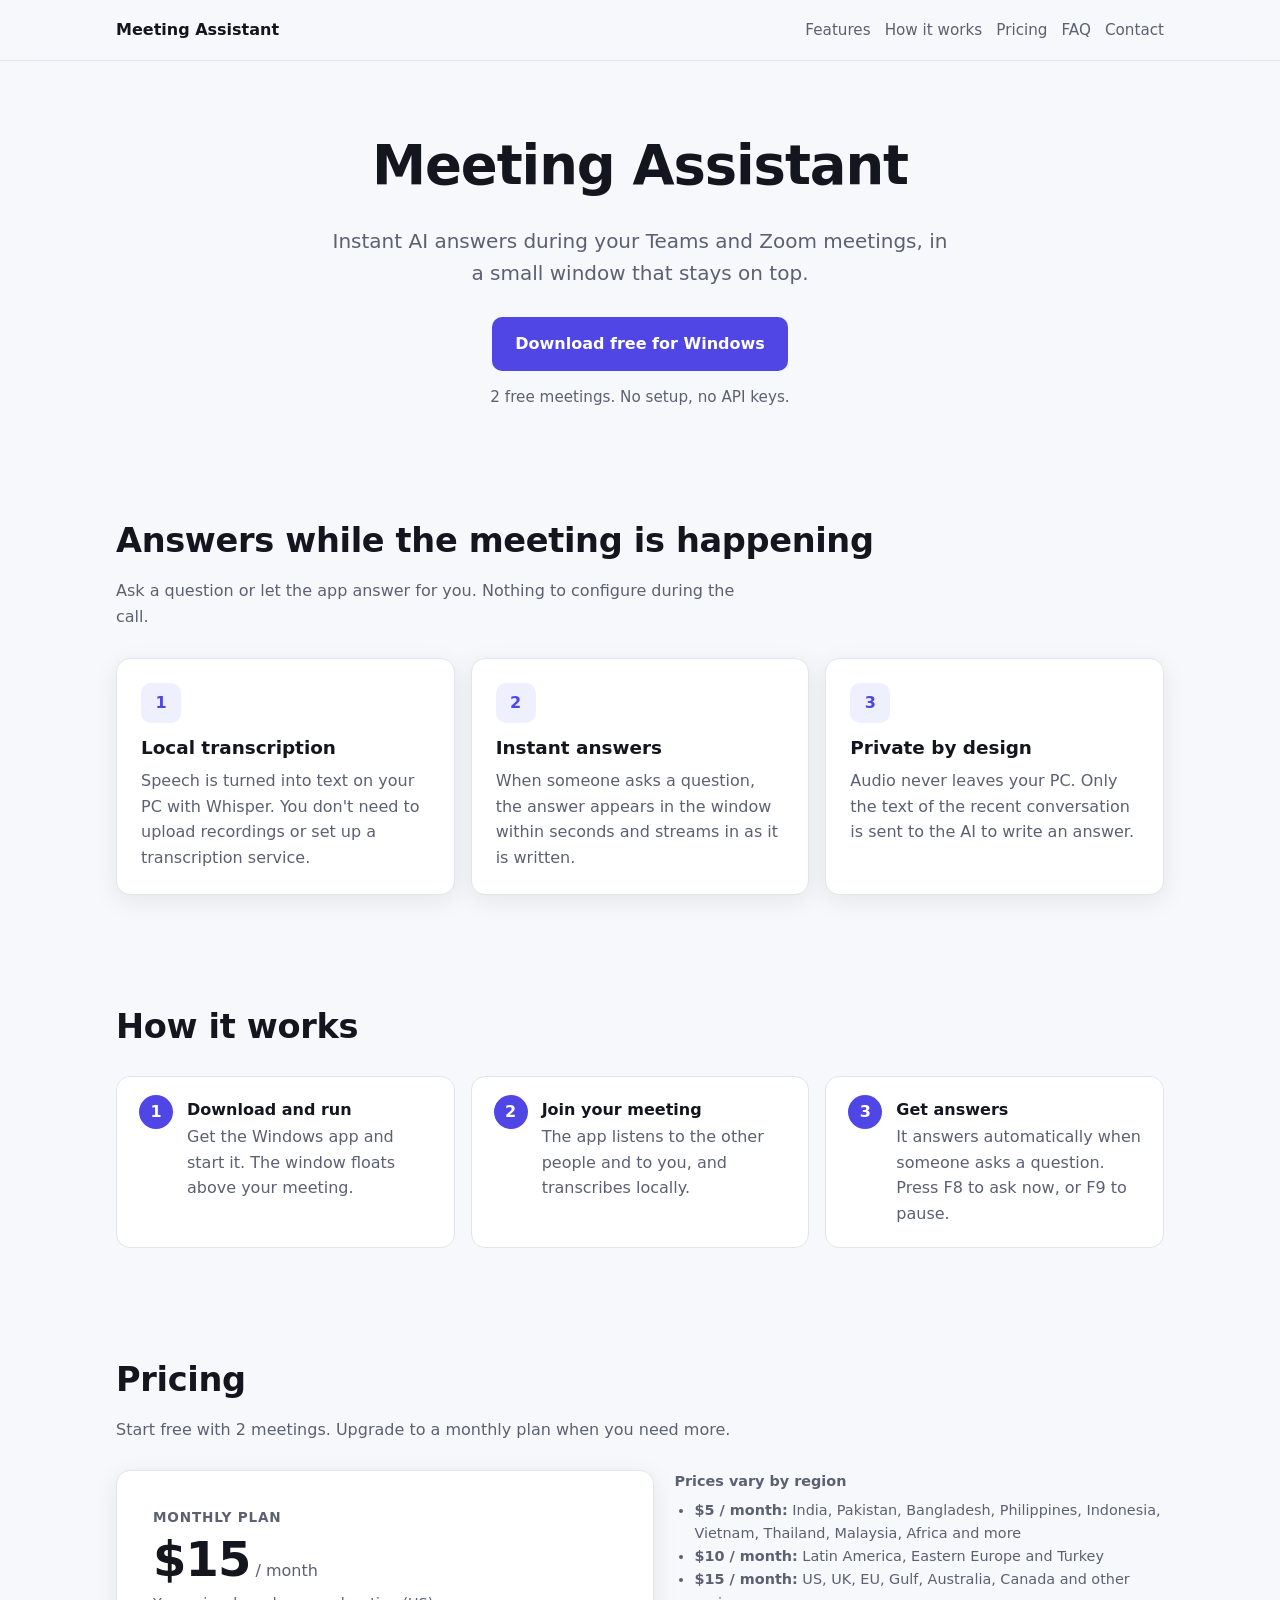
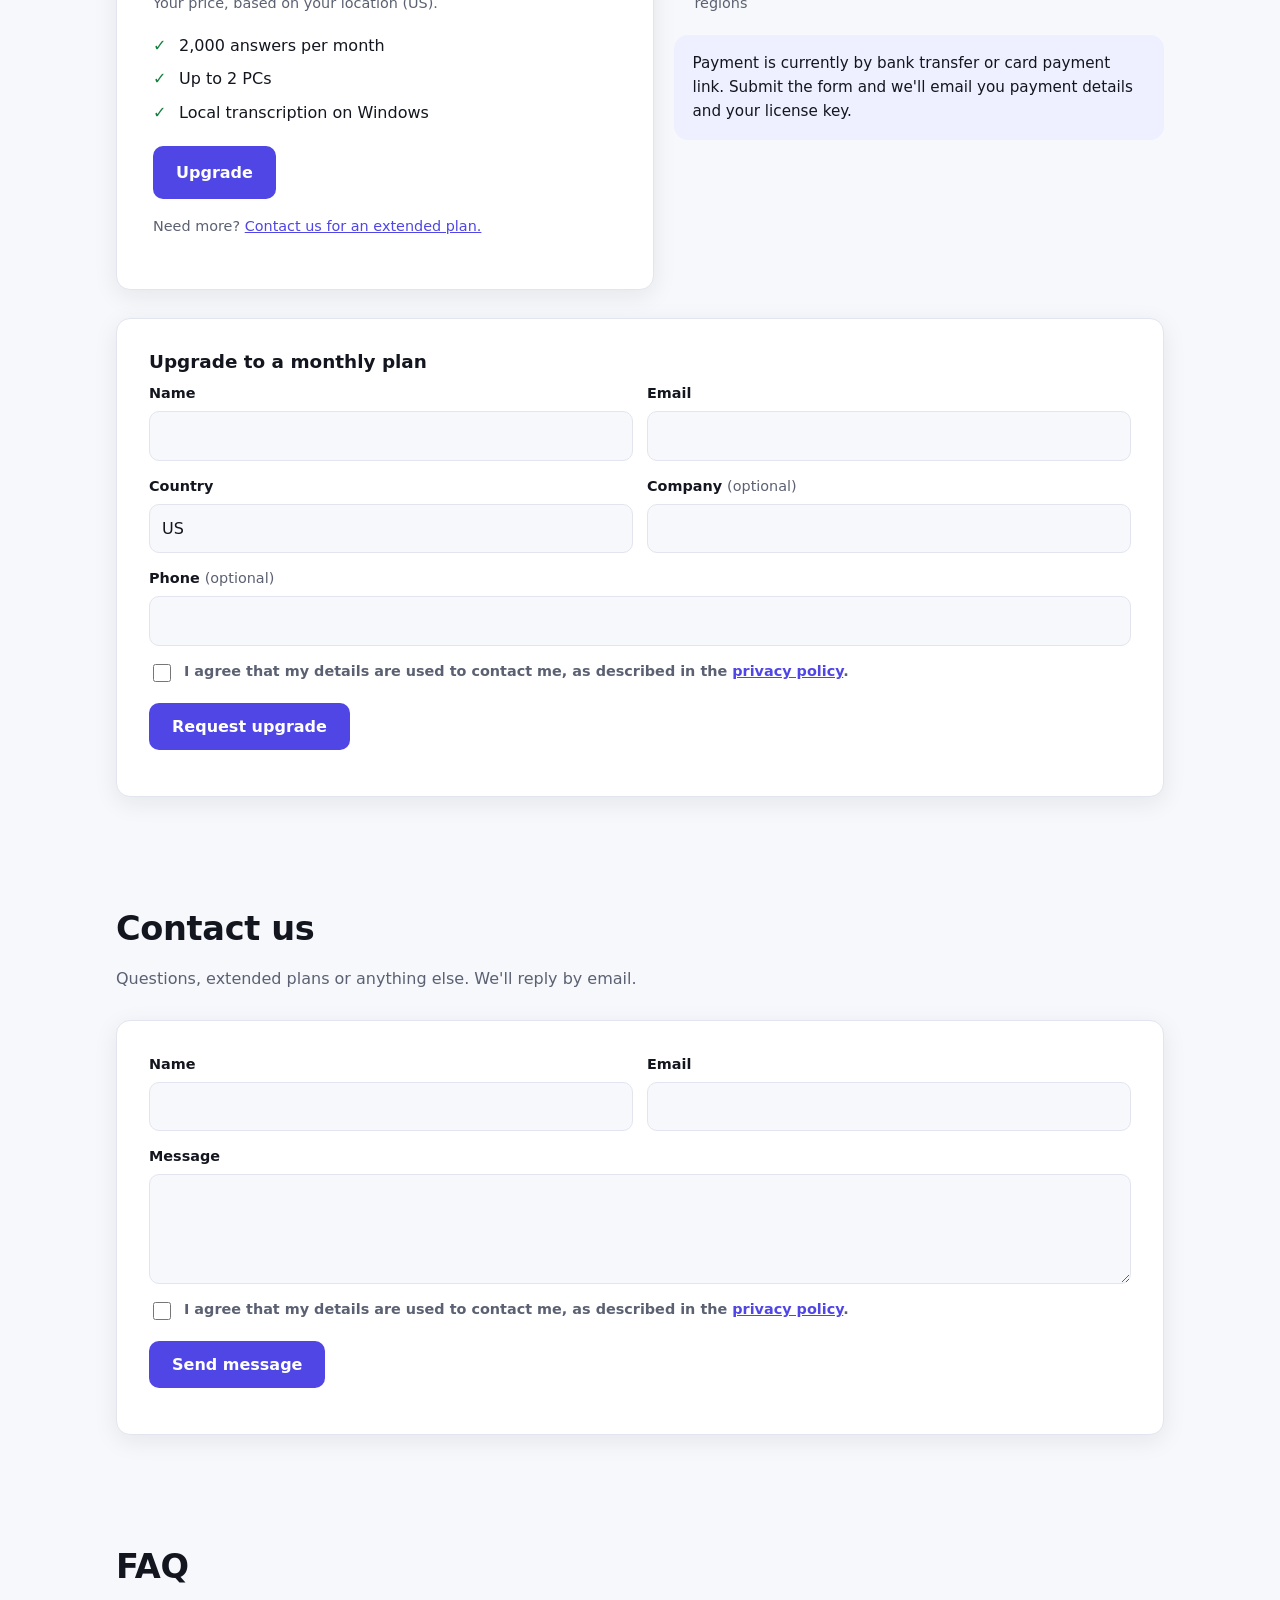
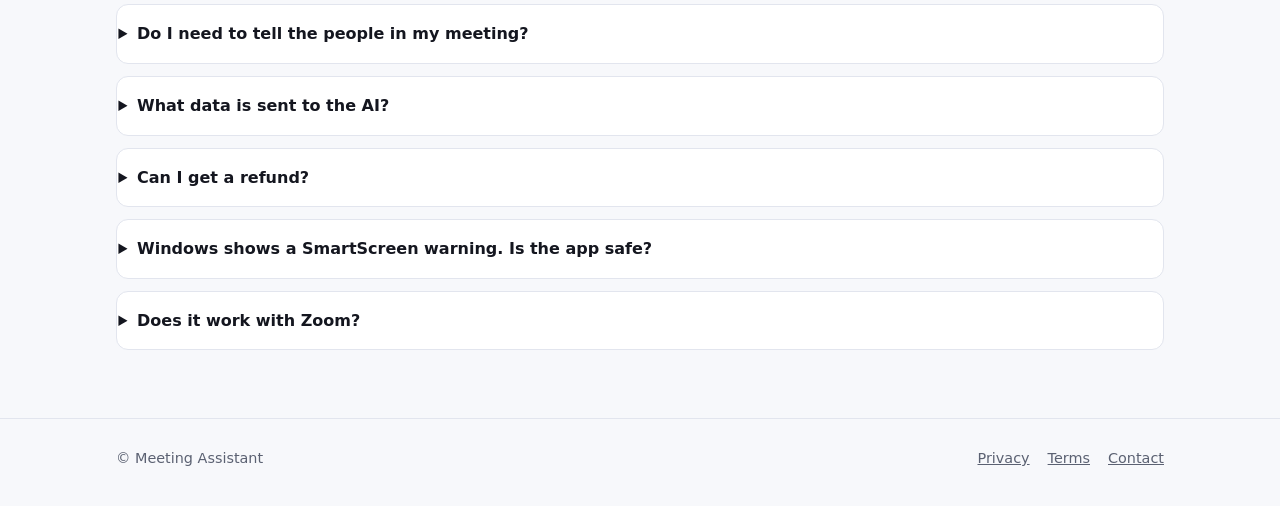
==== index.html @ 8e3ded74 "Meeting Assistant website Co-Authored-By: Claude Opus 5.5 <noreply@anthropic.com>" ====
<!doctype html>
<html lang="en">
<head>
  <meta charset="utf-8">
  <meta name="viewport" content="width=device-width, initial-scale=1">
  <title>Meeting Assistant: instant AI answers in your meetings</title>
  <meta name="description" content="Meeting Assistant listens to your Teams or Zoom meeting and shows instant AI answers in an always-on-top window. Free on Windows.">
  <link rel="stylesheet" href="style.css">
</head>
<body>

  <header class="site-header">
    <nav class="container nav" aria-label="Main">
      <a href="#top" class="brand">Meeting Assistant</a>
      <div class="nav-links">
        <a href="#features">Features</a>
        <a href="#how">How it works</a>
        <a href="#pricing">Pricing</a>
        <a href="#faq">FAQ</a>
        <a href="#contact">Contact</a>
      </div>
    </nav>
  </header>

  <main id="top">

    <!-- Hero -->
    <section class="hero">
      <div class="container">
        <h1>Meeting Assistant</h1>
        <p class="lead">Instant AI answers during your Teams and Zoom meetings, in a small window that stays on top.</p>

        <div id="download-area" class="hero-actions">
          <a id="download-btn" class="btn btn-primary" href="https://github.com/mali128999-dot/meeting-assistant/releases/latest/download/MeetingAssistant-Setup.exe">Download free for Windows</a>
        </div>

        <!-- Shown by app.js on Mac, iPhone and iPad instead of the download button. -->
        <div id="mac-box" class="notice" hidden>
          <p>Meeting Assistant is free on Windows. A Mac version is available on a paid plan. Fill in this form and we'll get back to you.</p>

          <form class="form form-card" data-form-type="mac" novalidate>
            <div class="form-grid">
              <div class="field">
                <label for="mac-name">Name</label>
                <input type="text" id="mac-name" name="name" autocomplete="name" required>
              </div>
              <div class="field">
                <label for="mac-email">Email</label>
                <input type="email" id="mac-email" name="email" autocomplete="email" required>
              </div>
              <div class="field">
                <label for="mac-country">Country</label>
                <input type="text" id="mac-country" name="country" autocomplete="country" required>
              </div>
              <div class="field">
                <label for="mac-company">Company <span class="optional">(optional)</span></label>
                <input type="text" id="mac-company" name="company" autocomplete="organization">
              </div>
              <div class="field">
                <label for="mac-phone">Phone <span class="optional">(optional)</span></label>
                <input type="tel" id="mac-phone" name="phone" autocomplete="tel">
              </div>
              <div class="field full">
                <label for="mac-message">Message</label>
                <textarea id="mac-message" name="message" placeholder="Tell us about your meetings and PC setup"></textarea>
              </div>
              <div class="field full">
                <label class="consent">
                  <input type="checkbox" name="consent" required>
                  <span>I agree that my details are used to contact me, as described in the <a href="privacy.html">privacy policy</a>.</span>
                </label>
              </div>
            </div>
            <div class="form-actions">
              <button type="submit" class="btn btn-primary">Send</button>
            </div>
            <p class="form-status" role="status" aria-live="polite"></p>
          </form>
        </div>

        <p class="subtitle">2 free meetings. No setup, no API keys.</p>
      </div>
    </section>

    <!-- Features -->
    <section id="features">
      <div class="container">
        <h2>Answers while the meeting is happening</h2>
        <p class="section-intro">Ask a question or let the app answer for you. Nothing to configure during the call.</p>
        <div class="cards">
          <article class="card">
            <div class="card-icon" aria-hidden="true">1</div>
            <h3>Local transcription</h3>
            <p>Speech is turned into text on your PC with Whisper. You don't need to upload recordings or set up a transcription service.</p>
          </article>
          <article class="card">
            <div class="card-icon" aria-hidden="true">2</div>
            <h3>Instant answers</h3>
            <p>When someone asks a question, the answer appears in the window within seconds and streams in as it is written.</p>
          </article>
          <article class="card">
            <div class="card-icon" aria-hidden="true">3</div>
            <h3>Private by design</h3>
            <p>Audio never leaves your PC. Only the text of the recent conversation is sent to the AI to write an answer.</p>
          </article>
        </div>
      </div>
    </section>

    <!-- How it works -->
    <section id="how">
      <div class="container">
        <h2>How it works</h2>
        <ol class="steps">
          <li><strong>Download and run</strong>Get the Windows app and start it. The window floats above your meeting.</li>
          <li><strong>Join your meeting</strong>The app listens to the other people and to you, and transcribes locally.</li>
          <li><strong>Get answers</strong>It answers automatically when someone asks a question. Press F8 to ask now, or F9 to pause.</li>
        </ol>
      </div>
    </section>

    <!-- Pricing -->
    <section id="pricing">
      <div class="container">
        <h2>Pricing</h2>
        <p class="section-intro">Start free with 2 meetings. Upgrade to a monthly plan when you need more.</p>

        <div class="pricing-grid">
          <div class="price-card">
            <p class="plan-name">Monthly plan</p>
            <p class="price"><span id="price-amount">$15</span><span class="per"> / month</span></p>
            <p class="price-note" id="price-note">Estimated from your location.</p>
            <ul class="check-list">
              <li>2,000 answers per month</li>
              <li>Up to 2 PCs</li>
              <li>Local transcription on Windows</li>
            </ul>
            <a href="#upgrade" class="btn btn-primary">Upgrade</a>
            <p class="region-note">Need more? <a href="#contact">Contact us for an extended plan.</a></p>
          </div>

          <div>
            <div class="region-note" style="margin-top:0">
              <strong>Prices vary by region</strong>
              <ul>
                <li><strong>$5 / month:</strong> India, Pakistan, Bangladesh, Philippines, Indonesia, Vietnam, Thailand, Malaysia, Africa and more</li>
                <li><strong>$10 / month:</strong> Latin America, Eastern Europe and Turkey</li>
                <li><strong>$15 / month:</strong> US, UK, EU, Gulf, Australia, Canada and other regions</li>
              </ul>
            </div>
            <p class="payment-note">Payment is currently by bank transfer or card payment link. Submit the form and we'll email you payment details and your license key.</p>
          </div>
        </div>

        <!-- Upgrade form -->
        <div id="upgrade" class="form-card">
          <h3>Upgrade to a monthly plan</h3>
          <form class="form" data-form-type="upgrade" novalidate>
            <div class="form-grid">
              <div class="field">
                <label for="up-name">Name</label>
                <input type="text" id="up-name" name="name" autocomplete="name" required>
              </div>
              <div class="field">
                <label for="up-email">Email</label>
                <input type="email" id="up-email" name="email" autocomplete="email" required>
              </div>
              <div class="field">
                <label for="up-country">Country</label>
                <input type="text" id="up-country" name="country" autocomplete="country" required>
              </div>
              <div class="field">
                <label for="up-company">Company <span class="optional">(optional)</span></label>
                <input type="text" id="up-company" name="company" autocomplete="organization">
              </div>
              <div class="field full">
                <label for="up-phone">Phone <span class="optional">(optional)</span></label>
                <input type="tel" id="up-phone" name="phone" autocomplete="tel">
              </div>
              <div class="field full">
                <label class="consent">
                  <input type="checkbox" name="consent" required>
                  <span>I agree that my details are used to contact me, as described in the <a href="privacy.html">privacy policy</a>.</span>
                </label>
              </div>
            </div>
            <div class="form-actions">
              <button type="submit" class="btn btn-primary">Request upgrade</button>
            </div>
            <p class="form-status" role="status" aria-live="polite"></p>
          </form>
        </div>
      </div>
    </section>

    <!-- Contact -->
    <section id="contact">
      <div class="container">
        <h2>Contact us</h2>
        <p class="section-intro">Questions, extended plans or anything else. We'll reply by email.</p>

        <div class="form-card">
          <form class="form" data-form-type="contact" novalidate>
            <div class="form-grid">
              <div class="field">
                <label for="ct-name">Name</label>
                <input type="text" id="ct-name" name="name" autocomplete="name" required>
              </div>
              <div class="field">
                <label for="ct-email">Email</label>
                <input type="email" id="ct-email" name="email" autocomplete="email" required>
              </div>
              <div class="field full">
                <label for="ct-message">Message</label>
                <textarea id="ct-message" name="message" required></textarea>
              </div>
              <div class="field full">
                <label class="consent">
                  <input type="checkbox" name="consent" required>
                  <span>I agree that my details are used to contact me, as described in the <a href="privacy.html">privacy policy</a>.</span>
                </label>
              </div>
            </div>
            <div class="form-actions">
              <button type="submit" class="btn btn-primary">Send message</button>
            </div>
            <p class="form-status" role="status" aria-live="polite"></p>
          </form>
        </div>
      </div>
    </section>

    <!-- FAQ -->
    <section id="faq">
      <div class="container">
        <h2>FAQ</h2>
        <div class="faq">
          <details>
            <summary>Do I need to tell the people in my meeting?</summary>
            <p>Yes. You must tell meeting participants you are using a transcription assistant, where the law requires it. You are responsible for getting consent.</p>
          </details>
          <details>
            <summary>What data is sent to the AI?</summary>
            <p>Audio stays on your PC. The text of the recent conversation, and any question you type, is sent to an AI provider to write the answer. We store only your device ID, usage counts, license information and form submissions. We do not store meeting content. See the <a href="privacy.html">privacy policy</a>.</p>
          </details>
          <details>
            <summary>Can I get a refund?</summary>
            <p>Yes. You can request a full refund within 14 days of purchase. See the <a href="terms.html">terms</a>.</p>
          </details>
          <details>
            <summary>Windows shows a SmartScreen warning. Is the app safe?</summary>
            <p>New apps can trigger the Windows SmartScreen warning. Click "More info", then "Run anyway". The app is installed from the official GitHub releases page.</p>
          </details>
          <details>
            <summary>Does it work with Zoom?</summary>
            <p>Yes. It works with Microsoft Teams and Zoom on Windows, and with other meeting apps that play audio through your PC.</p>
          </details>
        </div>
      </div>
    </section>

  </main>

  <footer class="site-footer">
    <div class="container footer-inner">
      <span>&copy; Meeting Assistant</span>
      <nav class="footer-links" aria-label="Legal">
        <a href="privacy.html">Privacy</a>
        <a href="terms.html">Terms</a>
        <a href="#contact">Contact</a>
      </nav>
    </div>
  </footer>

  <script src="app.js"></script>
</body>
</html>
---- style.css ----
:root {
  --bg: #f7f8fb;
  --surface: #ffffff;
  --text: #14161f;
  --muted: #5b6172;
  --border: #e2e5ee;
  --accent: #4f46e5;
  --accent-hover: #4338ca;
  --accent-soft: #eef0ff;
  --success: #15803d;
  --success-bg: #e8f7ee;
  --error: #b42318;
  --error-bg: #fdecea;
  --radius: 14px;
  --shadow: 0 6px 24px rgba(20, 22, 31, 0.08);
}

@media (prefers-color-scheme: dark) {
  :root:not([data-theme="light"]) {
    --bg: #0f1117;
    --surface: #181b25;
    --text: #eceef5;
    --muted: #9ca3b5;
    --border: #2a2f3d;
    --accent: #818cf8;
    --accent-hover: #6366f1;
    --accent-soft: #232845;
    --success: #4ade80;
    --success-bg: #12291d;
    --error: #f97066;
    --error-bg: #2d1715;
    --shadow: 0 6px 24px rgba(0, 0, 0, 0.35);
  }
}

:root[data-theme="dark"] {
  --bg: #0f1117;
  --surface: #181b25;
  --text: #eceef5;
  --muted: #9ca3b5;
  --border: #2a2f3d;
  --accent: #818cf8;
  --accent-hover: #6366f1;
  --accent-soft: #232845;
  --success: #4ade80;
  --success-bg: #12291d;
  --error: #f97066;
  --error-bg: #2d1715;
  --shadow: 0 6px 24px rgba(0, 0, 0, 0.35);
}

* { box-sizing: border-box; }

[hidden] { display: none !important; }

html { scroll-behavior: smooth; scroll-padding-top: 76px; }

body {
  margin: 0;
  background: var(--bg);
  color: var(--text);
  font-family: system-ui, -apple-system, "Segoe UI", Roboto, "Helvetica Neue", Arial, sans-serif;
  font-size: 16px;
  line-height: 1.6;
  -webkit-text-size-adjust: 100%;
}

img, svg { max-width: 100%; display: block; }

a { color: var(--accent); }
a:hover { color: var(--accent-hover); }

h1, h2, h3 { line-height: 1.2; margin: 0 0 0.5em; }
h1 { font-size: clamp(2.2rem, 6vw, 3.4rem); letter-spacing: -0.02em; }
h2 { font-size: clamp(1.6rem, 4vw, 2.1rem); letter-spacing: -0.01em; }
h3 { font-size: 1.15rem; }
p { margin: 0 0 1em; }

.container {
  width: 100%;
  max-width: 1080px;
  margin: 0 auto;
  padding: 0 16px;
}

section { padding: 56px 0; }

.section-intro { color: var(--muted); max-width: 640px; }

/* Header */
.site-header {
  position: sticky;
  top: 0;
  z-index: 10;
  background: color-mix(in srgb, var(--bg) 88%, transparent);
  backdrop-filter: blur(8px);
  border-bottom: 1px solid var(--border);
}

.nav {
  display: flex;
  align-items: center;
  justify-content: space-between;
  gap: 12px;
  min-height: 60px;
}

.brand {
  font-weight: 700;
  color: var(--text);
  text-decoration: none;
  white-space: nowrap;
}

.nav-links {
  display: flex;
  flex-wrap: wrap;
  gap: 4px 14px;
  font-size: 0.95rem;
}

.nav-links a {
  color: var(--muted);
  text-decoration: none;
  padding: 4px 0;
}

.nav-links a:hover { color: var(--text); }

/* Hero */
.hero {
  text-align: center;
  padding-top: 72px;
  padding-bottom: 56px;
}

.lead {
  font-size: clamp(1.05rem, 2.5vw, 1.25rem);
  color: var(--muted);
  max-width: 620px;
  margin: 0 auto 28px;
}

.subtitle {
  color: var(--muted);
  font-size: 0.95rem;
  margin: 14px 0 0;
}

.hero-actions { margin-top: 8px; }

.btn {
  display: inline-block;
  padding: 13px 22px;
  border-radius: 10px;
  font-size: 1rem;
  font-weight: 600;
  text-decoration: none;
  border: 1px solid transparent;
  cursor: pointer;
  font-family: inherit;
  transition: background 0.15s, transform 0.05s;
}

.btn:active { transform: translateY(1px); }

.btn-primary {
  background: var(--accent);
  color: #ffffff;
}

.btn-primary:hover { background: var(--accent-hover); color: #ffffff; }

.btn-primary:disabled {
  opacity: 0.6;
  cursor: not-allowed;
}

.btn-outline {
  background: transparent;
  color: var(--text);
  border-color: var(--border);
}

.btn-outline:hover { border-color: var(--accent); color: var(--accent); }

.notice {
  max-width: 560px;
  margin: 0 auto;
  padding: 16px 18px;
  border-radius: var(--radius);
  background: var(--accent-soft);
  color: var(--text);
  text-align: left;
}

#mac-box { margin-top: 8px; }

#mac-box .form { margin-top: 20px; text-align: left; }

/* Cards */
.cards {
  display: grid;
  gap: 16px;
  grid-template-columns: 1fr;
  margin-top: 28px;
}

.card {
  background: var(--surface);
  border: 1px solid var(--border);
  border-radius: var(--radius);
  padding: 24px;
  box-shadow: var(--shadow);
}

.card-icon {
  width: 40px;
  height: 40px;
  border-radius: 10px;
  background: var(--accent-soft);
  color: var(--accent);
  display: grid;
  place-items: center;
  font-weight: 700;
  margin-bottom: 14px;
}

.card p { color: var(--muted); margin: 0; }

/* Steps */
.steps {
  list-style: none;
  padding: 0;
  margin: 28px 0 0;
  display: grid;
  gap: 16px;
  counter-reset: step;
}

.steps li {
  background: var(--surface);
  border: 1px solid var(--border);
  border-radius: var(--radius);
  padding: 20px 22px 20px 70px;
  position: relative;
  color: var(--muted);
}

.steps li::before {
  counter-increment: step;
  content: counter(step);
  position: absolute;
  left: 22px;
  top: 18px;
  width: 34px;
  height: 34px;
  border-radius: 50%;
  background: var(--accent);
  color: #ffffff;
  display: grid;
  place-items: center;
  font-weight: 700;
}

.steps strong { color: var(--text); display: block; margin-bottom: 2px; }

/* Pricing */
.pricing-grid {
  display: grid;
  gap: 20px;
  grid-template-columns: 1fr;
  margin-top: 28px;
  align-items: start;
}

.price-card {
  background: var(--surface);
  border: 1px solid var(--border);
  border-radius: var(--radius);
  padding: 28px;
  box-shadow: var(--shadow);
}

.plan-name {
  color: var(--muted);
  font-weight: 600;
  text-transform: uppercase;
  letter-spacing: 0.06em;
  font-size: 0.85rem;
  margin-bottom: 4px;
}

.price {
  font-size: 3rem;
  font-weight: 700;
  letter-spacing: -0.02em;
  margin: 0;
  line-height: 1.1;
}

.price .per {
  font-size: 1rem;
  font-weight: 500;
  color: var(--muted);
  letter-spacing: 0;
}

.price-note {
  color: var(--muted);
  font-size: 0.9rem;
  margin: 6px 0 18px;
}

.check-list {
  list-style: none;
  padding: 0;
  margin: 0 0 20px;
}

.check-list li {
  padding-left: 26px;
  position: relative;
  margin-bottom: 8px;
}

.check-list li::before {
  content: "\2713";
  position: absolute;
  left: 0;
  color: var(--success);
  font-weight: 700;
}

.region-note {
  color: var(--muted);
  font-size: 0.9rem;
  margin-top: 16px;
}

.region-note ul { margin: 6px 0 0; padding-left: 20px; }

.payment-note {
  background: var(--accent-soft);
  border-radius: var(--radius);
  padding: 16px 18px;
  margin-top: 20px;
  font-size: 0.95rem;
}

/* Forms */
.form-card {
  background: var(--surface);
  border: 1px solid var(--border);
  border-radius: var(--radius);
  padding: 24px;
  box-shadow: var(--shadow);
  margin-top: 28px;
}

.form-grid {
  display: grid;
  gap: 14px;
  grid-template-columns: 1fr;
}

.field { display: flex; flex-direction: column; gap: 6px; }

.field.full { grid-column: 1 / -1; }

.field label,
.field .label {
  font-size: 0.9rem;
  font-weight: 600;
}

.field .optional {
  color: var(--muted);
  font-weight: 400;
}

input[type="text"],
input[type="email"],
input[type="tel"],
textarea {
  width: 100%;
  font: inherit;
  color: var(--text);
  background: var(--bg);
  border: 1px solid var(--border);
  border-radius: 10px;
  padding: 11px 12px;
  min-height: 44px;
}

textarea { min-height: 110px; resize: vertical; }

input:focus,
textarea:focus {
  outline: 2px solid var(--accent);
  outline-offset: 1px;
  border-color: transparent;
}

.consent {
  display: flex;
  gap: 10px;
  align-items: flex-start;
  font-size: 0.9rem;
  color: var(--muted);
}

.consent input {
  margin-top: 4px;
  width: 18px;
  height: 18px;
  flex: none;
}

.form-actions { margin-top: 18px; }

.form-status {
  margin: 14px 0 0;
  padding: 0;
  font-size: 0.95rem;
  min-height: 0;
}

.form-status:not(:empty) {
  padding: 12px 14px;
  border-radius: 10px;
}

.form-status.success { background: var(--success-bg); color: var(--success); }
.form-status.error { background: var(--error-bg); color: var(--error); }
.form-status.info { background: var(--accent-soft); color: var(--text); }

/* FAQ */
.faq details {
  background: var(--surface);
  border: 1px solid var(--border);
  border-radius: 12px;
  padding: 16px 20px;
  margin-bottom: 12px;
}

.faq summary {
  cursor: pointer;
  font-weight: 600;
  list-style-position: outside;
}

.faq details > *:not(summary) { color: var(--muted); margin-top: 10px; }

.faq details p:last-child { margin-bottom: 0; }

/* Legal pages */
.legal {
  padding: 48px 0 64px;
  max-width: 760px;
}

.legal h1 { font-size: clamp(1.9rem, 5vw, 2.6rem); }

.legal h2 {
  font-size: 1.3rem;
  margin-top: 2em;
}

.legal .updated { color: var(--muted); font-size: 0.95rem; }

.legal ul { padding-left: 22px; }

.legal li { margin-bottom: 6px; }

/* Footer */
.site-footer {
  border-top: 1px solid var(--border);
  padding: 28px 0 36px;
  color: var(--muted);
  font-size: 0.9rem;
}

.footer-inner {
  display: flex;
  flex-wrap: wrap;
  justify-content: space-between;
  gap: 12px;
}

.footer-links { display: flex; gap: 18px; flex-wrap: wrap; }

.footer-links a { color: var(--muted); }

.muted { color: var(--muted); }
.small { font-size: 0.85rem; }
.center { text-align: center; }

/* Tablet and up */
@media (min-width: 640px) {
  .cards { grid-template-columns: repeat(3, 1fr); }
  .form-grid { grid-template-columns: 1fr 1fr; }
  .form-card { padding: 32px; }
  .price-card { padding: 36px; }
}

@media (min-width: 860px) {
  .pricing-grid { grid-template-columns: 1.1fr 1fr; }
  .steps { grid-template-columns: repeat(3, 1fr); }
}

@media (max-width: 520px) {
  .nav-links { font-size: 0.85rem; gap: 2px 10px; }
  .hero { padding-top: 48px; }
  section { padding: 44px 0; }
}
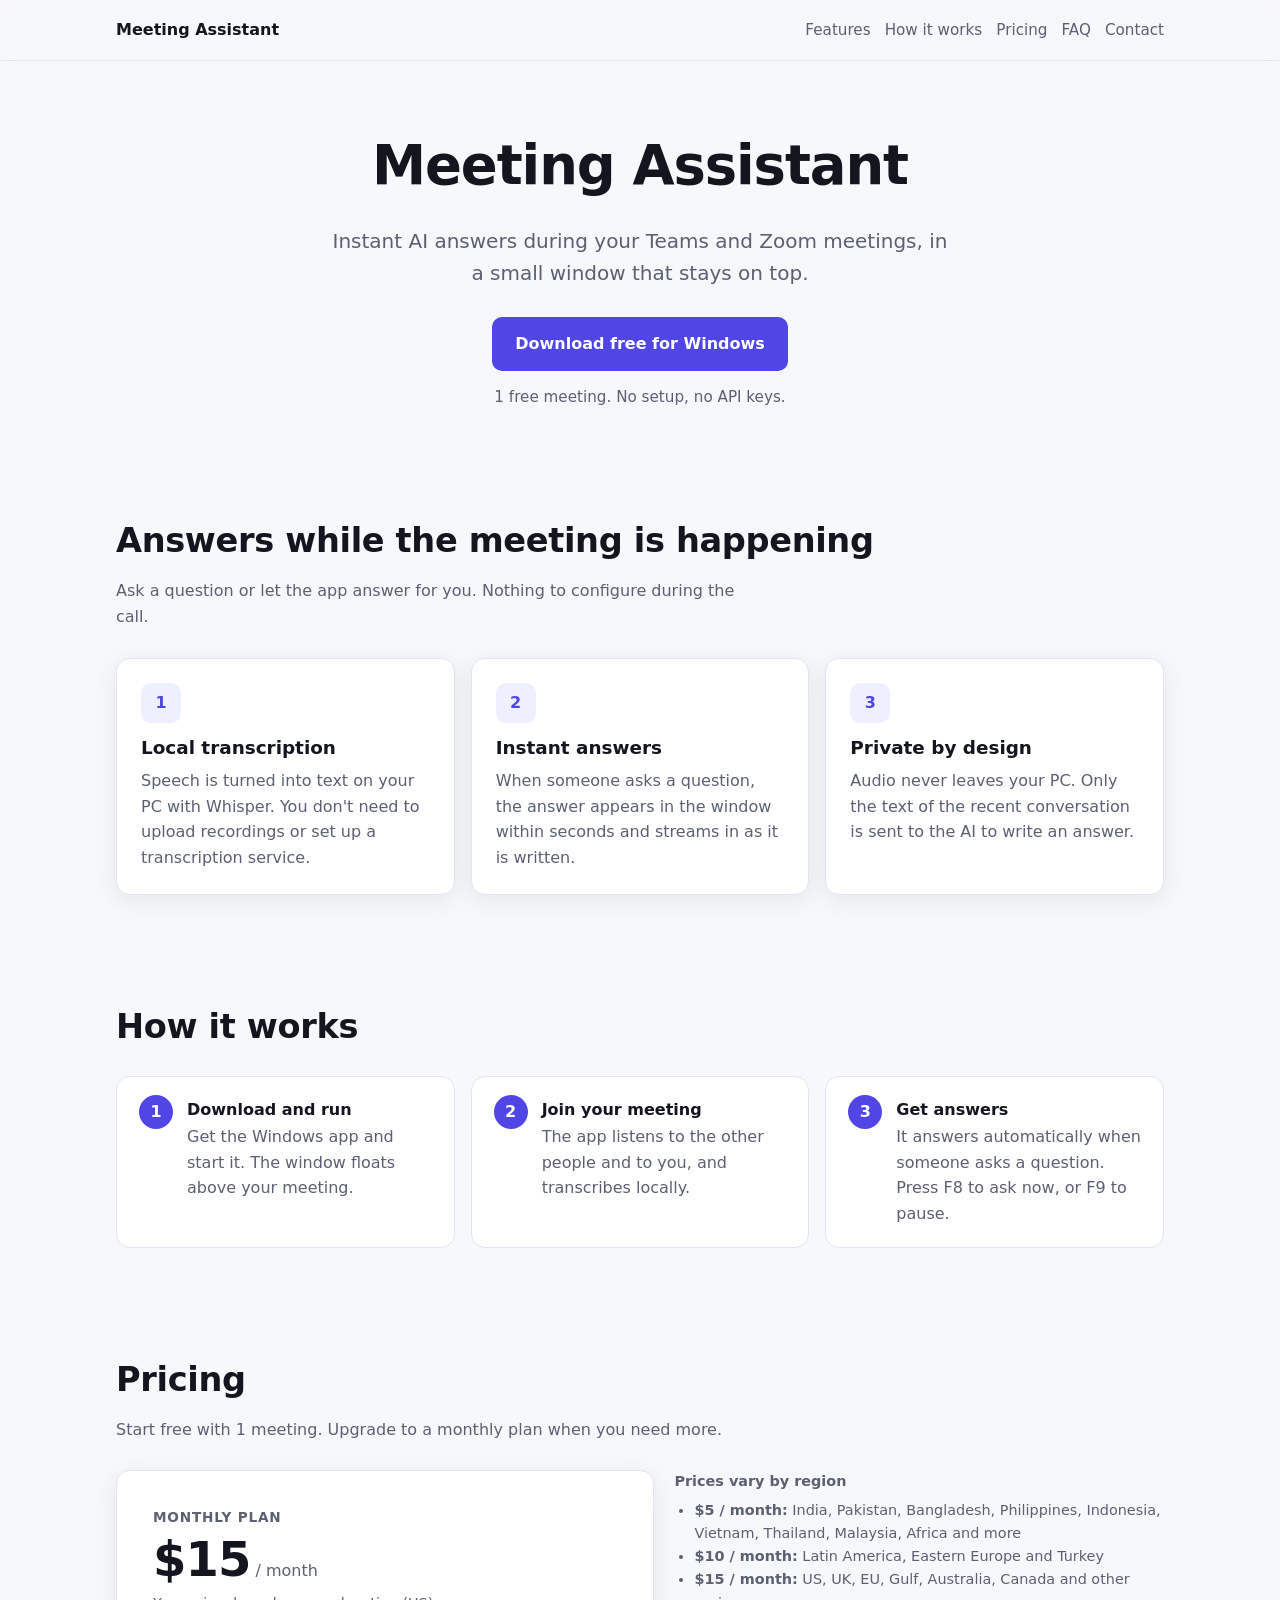
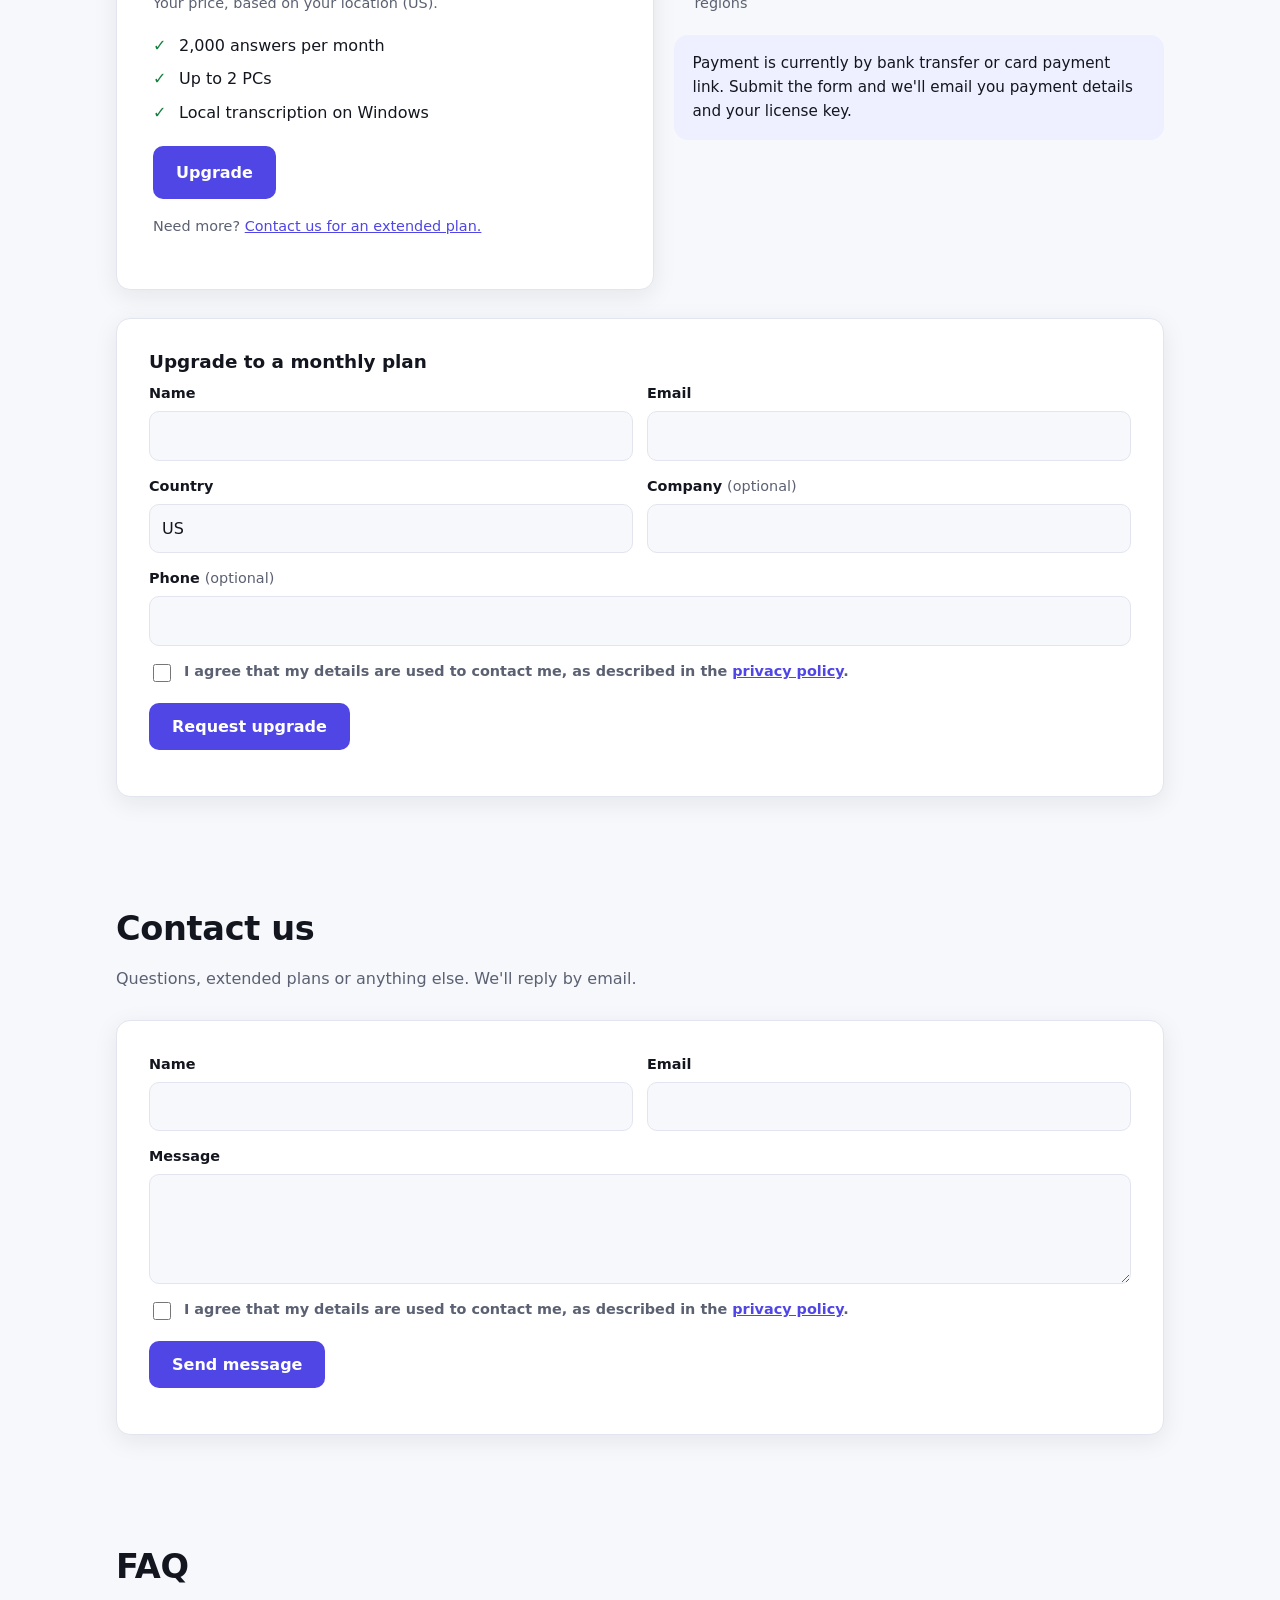
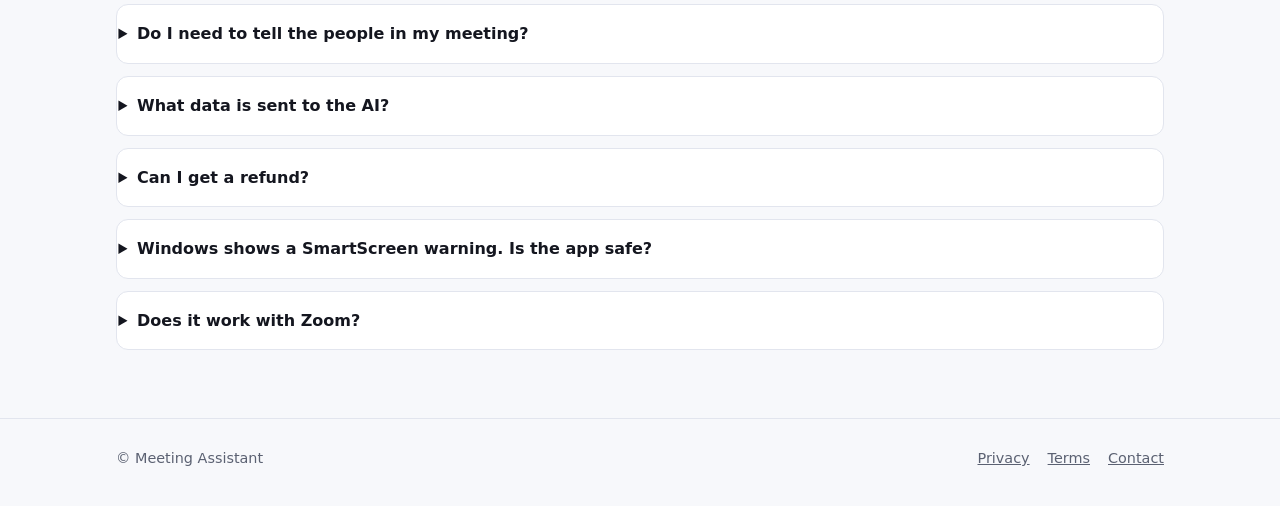
==== commit 4fff496f: "Free trial is now 1 meeting Co-Authored-By: Claude Opus 5.5 <noreply@anthropic.com>" ====
--- a/index.html
+++ b/index.html
@@ -78,7 +78,7 @@
           </form>
         </div>
 
-        <p class="subtitle">2 free meetings. No setup, no API keys.</p>
+        <p class="subtitle">1 free meeting. No setup, no API keys.</p>
       </div>
     </section>
 
@@ -123,7 +123,7 @@
     <section id="pricing">
       <div class="container">
         <h2>Pricing</h2>
-        <p class="section-intro">Start free with 2 meetings. Upgrade to a monthly plan when you need more.</p>
+        <p class="section-intro">Start free with 1 meeting. Upgrade to a monthly plan when you need more.</p>
 
         <div class="pricing-grid">
           <div class="price-card">
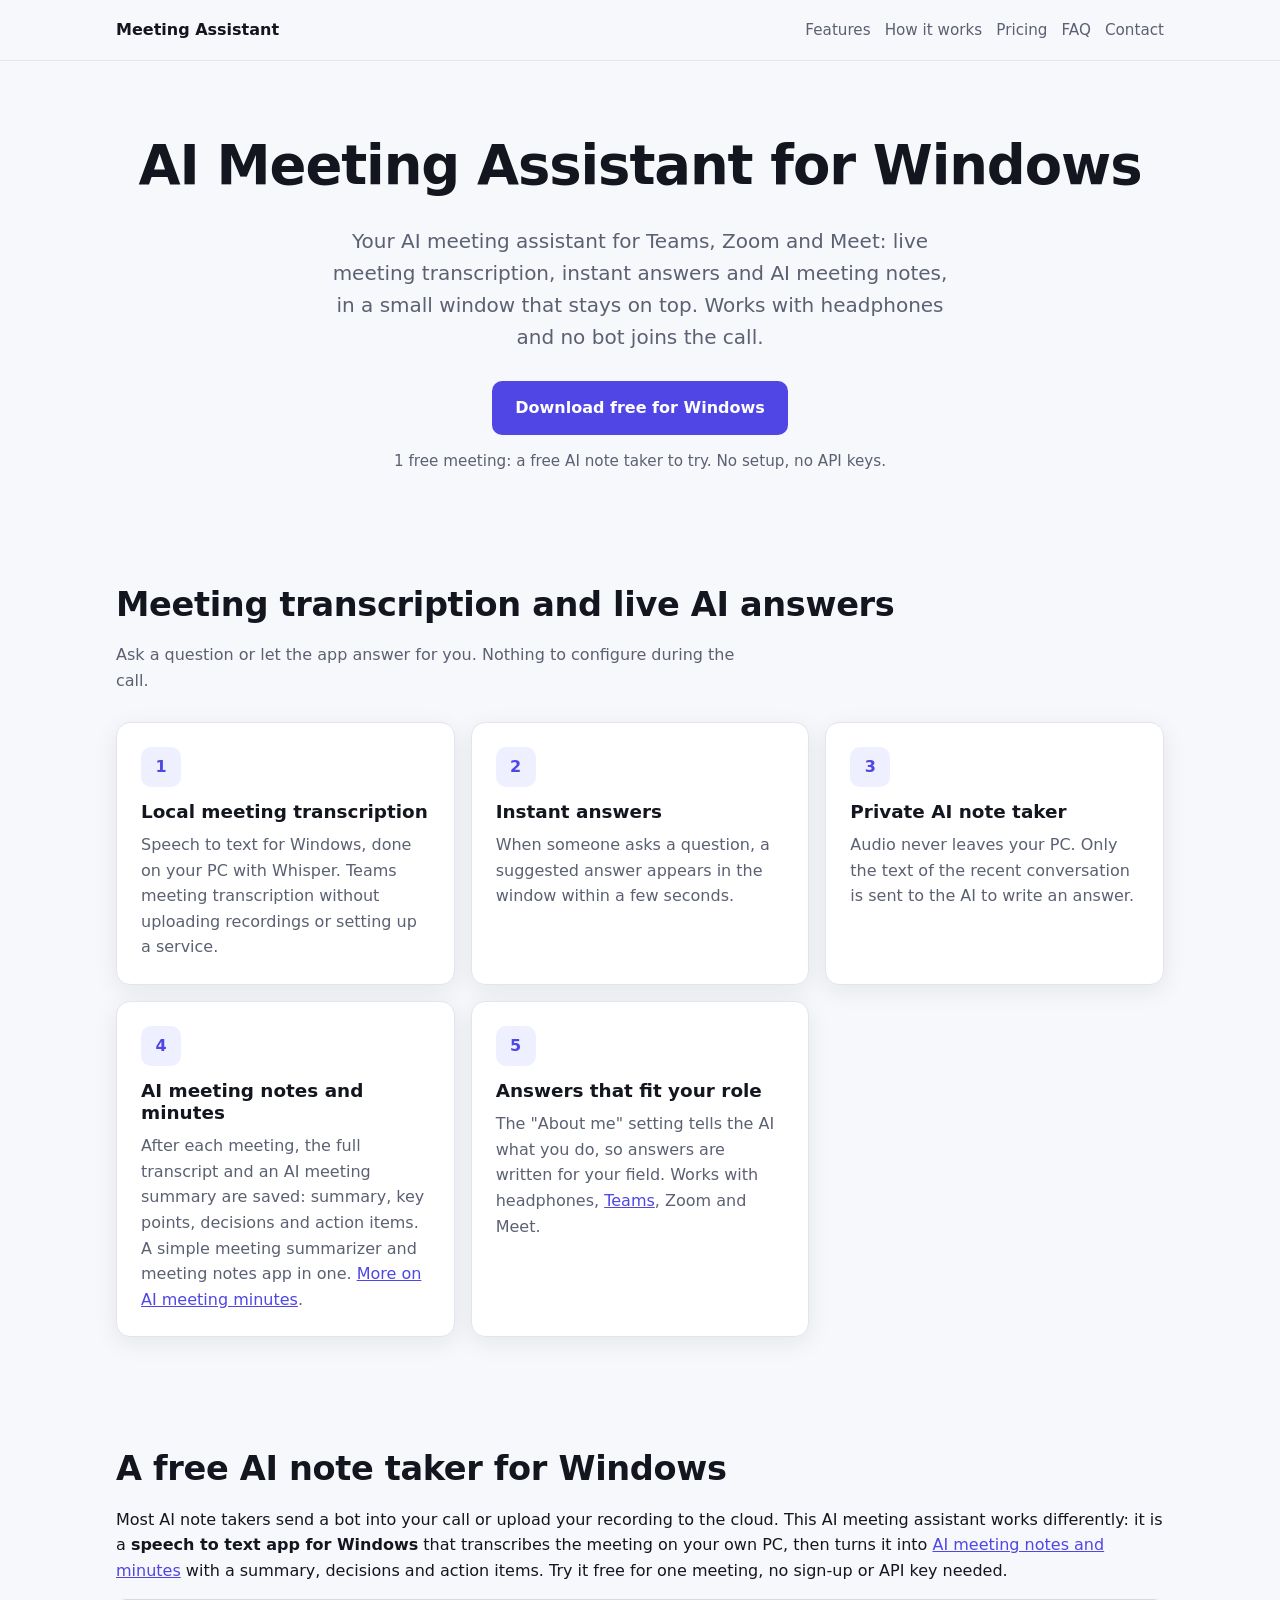
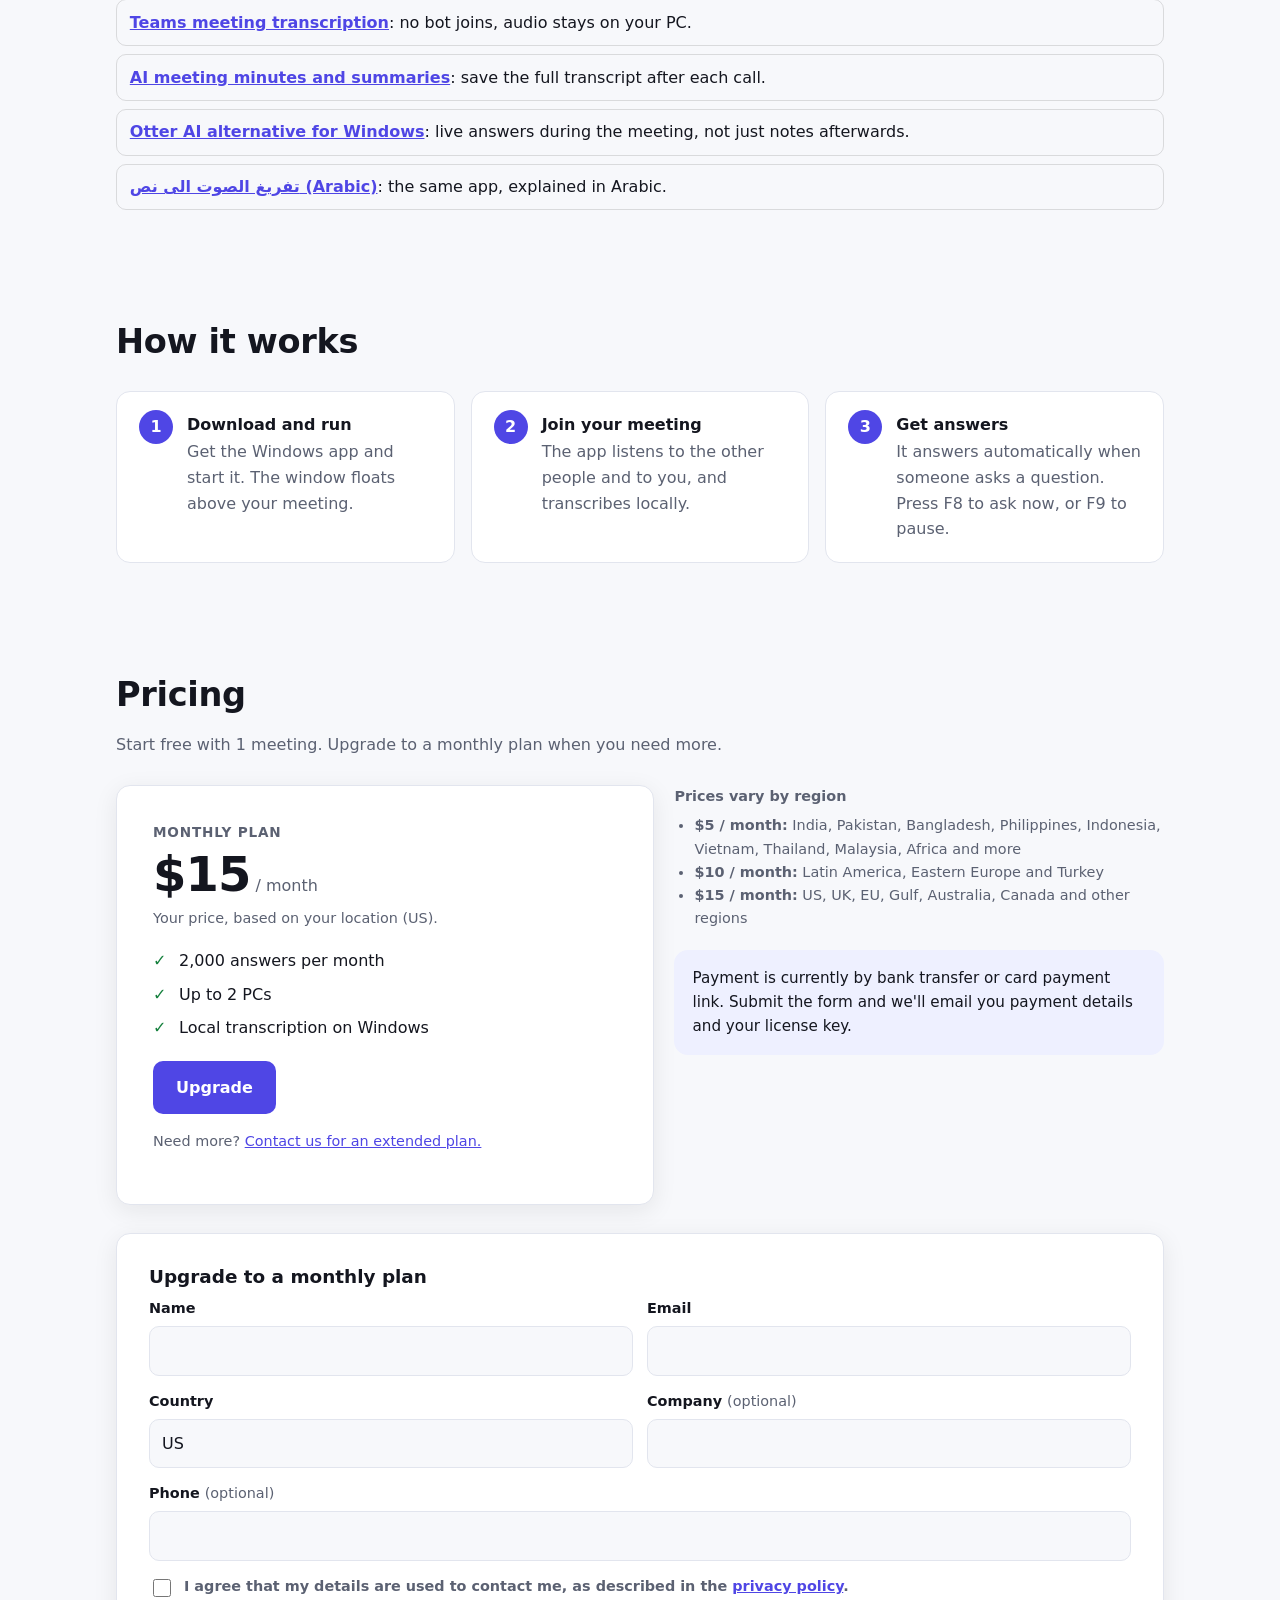
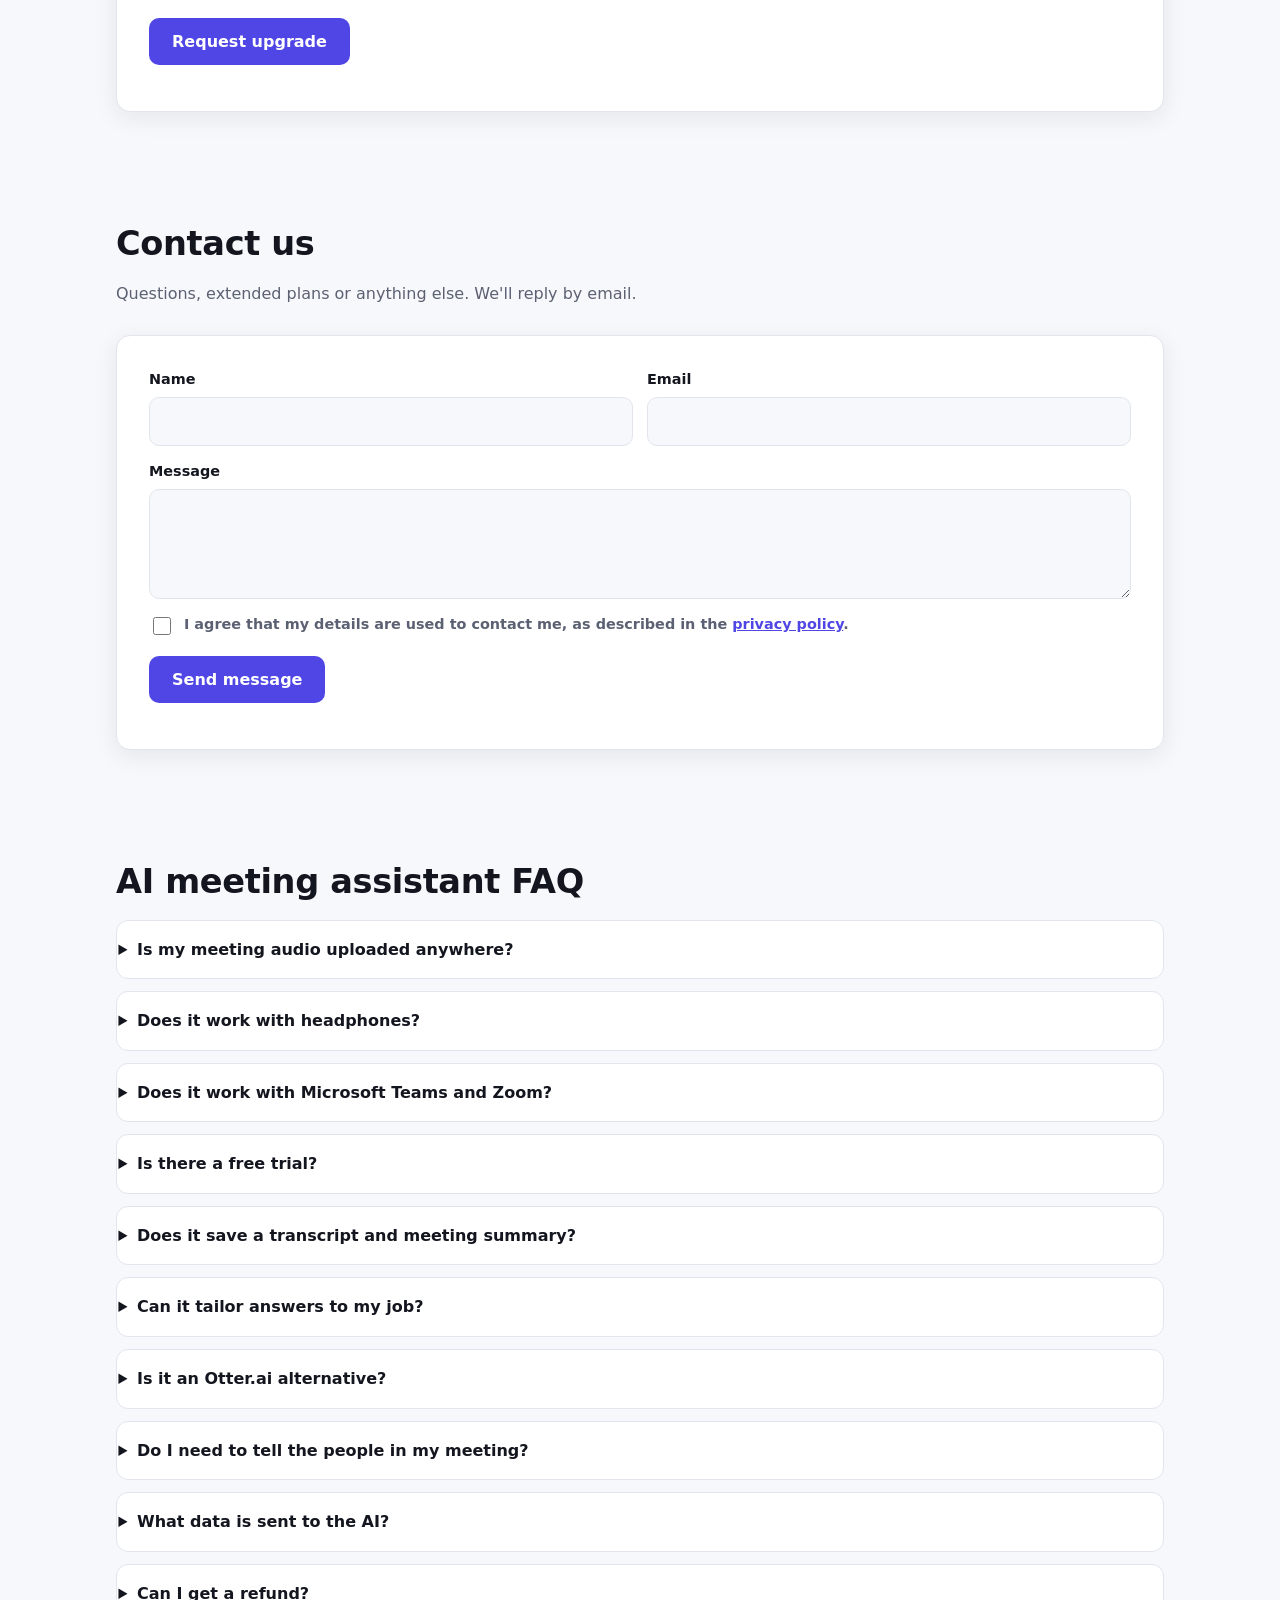
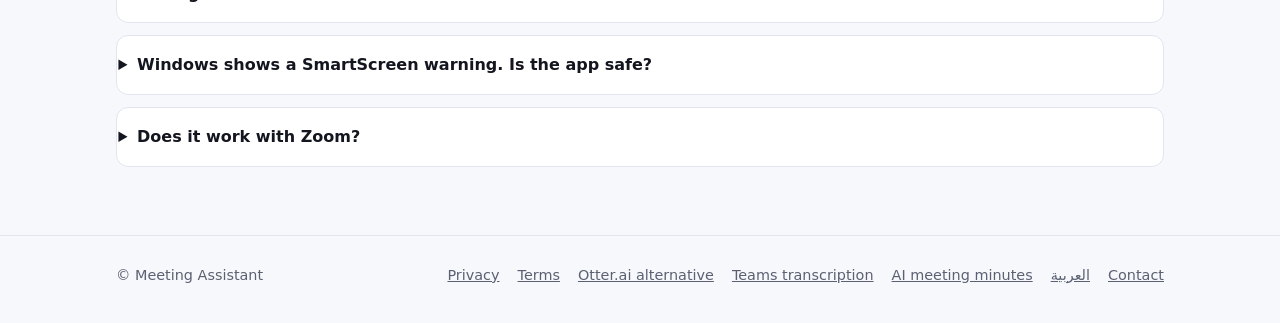
==== commit f784aae5: "SEO rewrite, new keyword pages, custom domain meeting-assistant.spinofwheels.com Co-Authored-By: Cla" ====
--- a/index.html
+++ b/index.html
@@ -3,8 +3,21 @@
 <head>
   <meta charset="utf-8">
   <meta name="viewport" content="width=device-width, initial-scale=1">
-  <title>Meeting Assistant: instant AI answers in your meetings</title>
-  <meta name="description" content="Meeting Assistant listens to your Teams or Zoom meeting and shows instant AI answers in an always-on-top window. Free on Windows.">
+  <title>AI Meeting Assistant for Windows | Live Answers &amp; Notes</title>
+  <meta name="description" content="AI meeting assistant for Windows: local meeting transcription, instant answers and AI meeting notes for Teams, Zoom and Meet. No bot. Try 1 meeting free.">
+  <link rel="canonical" href="https://meeting-assistant.spinofwheels.com/">
+  <meta property="og:type" content="website">
+  <meta property="og:site_name" content="Meeting Assistant">
+  <meta property="og:title" content="AI Meeting Assistant for Windows | Meeting Assistant">
+  <meta property="og:description" content="AI meeting assistant for Windows: local meeting transcription, instant answers and AI meeting notes for Teams, Zoom and Meet. No bot. Try 1 meeting free.">
+  <meta property="og:url" content="https://meeting-assistant.spinofwheels.com/">
+  <meta property="og:image" content="https://meeting-assistant.spinofwheels.com/og-image.png">
+  <meta name="twitter:card" content="summary_large_image">
+  <meta name="twitter:title" content="AI Meeting Assistant for Windows | Meeting Assistant">
+  <meta name="twitter:description" content="AI meeting assistant for Windows: local meeting transcription, instant answers and AI meeting notes for Teams, Zoom and Meet. No bot. Try 1 meeting free.">
+  <meta name="twitter:image" content="https://meeting-assistant.spinofwheels.com/og-image.png">
+  <script type="application/ld+json">{"@context": "https://schema.org", "@type": "SoftwareApplication", "name": "Meeting Assistant", "operatingSystem": "Windows 10, Windows 11", "applicationCategory": "BusinessApplication", "description": "AI meeting assistant for Windows with local meeting transcription, live AI answers and AI meeting notes.", "url": "https://meeting-assistant.spinofwheels.com/", "image": "https://meeting-assistant.spinofwheels.com/og-image.png", "offers": {"@type": "Offer", "price": "0", "priceCurrency": "USD", "description": "1 free meeting, then monthly plans from $5 depending on region."}, "publisher": {"@type": "Organization", "name": "Sahara LLC"}}</script>
+  <script type="application/ld+json">{"@context": "https://schema.org", "@type": "FAQPage", "mainEntity": [{"@type": "Question", "name": "Is my meeting audio uploaded anywhere?", "acceptedAnswer": {"@type": "Answer", "text": "No. Meeting transcription runs locally on your PC with Whisper, so audio never leaves your computer. Only the text of the recent conversation is sent to an AI service to write an answer or summary. We do not store meeting content."}}, {"@type": "Question", "name": "Does it work with headphones?", "acceptedAnswer": {"@type": "Answer", "text": "Yes. The app captures the audio playing on your PC and your microphone, so headphones do not affect it."}}, {"@type": "Question", "name": "Does it work with Microsoft Teams and Zoom?", "acceptedAnswer": {"@type": "Answer", "text": "Yes. It works with Teams, Zoom, Google Meet in a browser and other meeting apps that play audio through your PC. No bot joins the call and no plugin is needed."}}, {"@type": "Question", "name": "Is there a free trial?", "acceptedAnswer": {"@type": "Answer", "text": "Yes. Your first meeting is free, with no card and no API keys. After that, plans start at $5 per month depending on your region and include 2,000 answers per month."}}, {"@type": "Question", "name": "Does it save a transcript and meeting summary?", "acceptedAnswer": {"@type": "Answer", "text": "Yes. After each meeting it saves the full transcript on your PC and an AI meeting summary with key points, decisions and action items."}}, {"@type": "Question", "name": "Can it tailor answers to my job?", "acceptedAnswer": {"@type": "Answer", "text": "Yes. The About me setting lets you describe your role, so answers use the right level of detail and wording for your field."}}, {"@type": "Question", "name": "Is it an Otter.ai alternative?", "acceptedAnswer": {"@type": "Answer", "text": "It is an alternative for Windows users who want local transcription, no bot in the call and live answers. See the comparison on the Otter.ai alternative page."}}]}</script>
   <link rel="stylesheet" href="style.css">
 </head>
 <body>
@@ -27,8 +40,8 @@
     <!-- Hero -->
     <section class="hero">
       <div class="container">
-        <h1>Meeting Assistant</h1>
-        <p class="lead">Instant AI answers during your Teams and Zoom meetings, in a small window that stays on top.</p>
+        <h1>AI Meeting Assistant for Windows</h1>
+        <p class="lead">Your AI meeting assistant for Teams, Zoom and Meet: live meeting transcription, instant answers and AI meeting notes, in a small window that stays on top. Works with headphones and no bot joins the call.</p>
 
         <div id="download-area" class="hero-actions">
           <a id="download-btn" class="btn btn-primary" href="https://github.com/mali128999-dot/meeting-assistant/releases/latest/download/MeetingAssistant-Setup.exe">Download free for Windows</a>
@@ -78,32 +91,56 @@
           </form>
         </div>
 
-        <p class="subtitle">1 free meeting. No setup, no API keys.</p>
+        <p class="subtitle">1 free meeting: a free AI note taker to try. No setup, no API keys.</p>
       </div>
     </section>
 
     <!-- Features -->
     <section id="features">
       <div class="container">
-        <h2>Answers while the meeting is happening</h2>
+        <h2>Meeting transcription and live AI answers</h2>
         <p class="section-intro">Ask a question or let the app answer for you. Nothing to configure during the call.</p>
         <div class="cards">
           <article class="card">
             <div class="card-icon" aria-hidden="true">1</div>
-            <h3>Local transcription</h3>
-            <p>Speech is turned into text on your PC with Whisper. You don't need to upload recordings or set up a transcription service.</p>
+            <h3>Local meeting transcription</h3>
+            <p>Speech to text for Windows, done on your PC with Whisper. Teams meeting transcription without uploading recordings or setting up a service.</p>
           </article>
           <article class="card">
             <div class="card-icon" aria-hidden="true">2</div>
             <h3>Instant answers</h3>
-            <p>When someone asks a question, the answer appears in the window within seconds and streams in as it is written.</p>
+            <p>When someone asks a question, a suggested answer appears in the window within a few seconds.</p>
           </article>
           <article class="card">
             <div class="card-icon" aria-hidden="true">3</div>
-            <h3>Private by design</h3>
+            <h3>Private AI note taker</h3>
             <p>Audio never leaves your PC. Only the text of the recent conversation is sent to the AI to write an answer.</p>
           </article>
-        </div>
+          <article class="card">
+            <div class="card-icon" aria-hidden="true">4</div>
+            <h3>AI meeting notes and minutes</h3>
+            <p>After each meeting, the full transcript and an AI meeting summary are saved: summary, key points, decisions and action items. A simple meeting summarizer and meeting notes app in one. <a href="ai-meeting-minutes.html">More on AI meeting minutes</a>.</p>
+          </article>
+          <article class="card">
+            <div class="card-icon" aria-hidden="true">5</div>
+            <h3>Answers that fit your role</h3>
+            <p>The "About me" setting tells the AI what you do, so answers are written for your field. Works with headphones, <a href="teams-meeting-transcription.html">Teams</a>, Zoom and Meet.</p>
+          </article>
+        </div>
+      </div>
+    </section>
+
+    <!-- Keyword section: AI note taker / speech to text -->
+    <section id="note-taker">
+      <div class="container">
+        <h2>A free AI note taker for Windows</h2>
+        <p>Most AI note takers send a bot into your call or upload your recording to the cloud. This AI meeting assistant works differently: it is a <strong>speech to text app for Windows</strong> that transcribes the meeting on your own PC, then turns it into <a href="ai-meeting-minutes.html">AI meeting notes and minutes</a> with a summary, decisions and action items. Try it free for one meeting, no sign-up or API key needed.</p>
+        <ul class="feature-links">
+          <li><a href="teams-meeting-transcription.html">Teams meeting transcription</a>: no bot joins, audio stays on your PC.</li>
+          <li><a href="ai-meeting-minutes.html">AI meeting minutes and summaries</a>: save the full transcript after each call.</li>
+          <li><a href="otter-alternative.html">Otter AI alternative for Windows</a>: live answers during the meeting, not just notes afterwards.</li>
+          <li><a href="ar.html">تفريغ الصوت الى نص (Arabic)</a>: the same app, explained in Arabic.</li>
+        </ul>
       </div>
     </section>
 
@@ -233,8 +270,36 @@
     <!-- FAQ -->
     <section id="faq">
       <div class="container">
-        <h2>FAQ</h2>
+        <h2>AI meeting assistant FAQ</h2>
         <div class="faq">
+          <details>
+            <summary>Is my meeting audio uploaded anywhere?</summary>
+            <p>No. Meeting transcription runs locally on your PC with Whisper, so audio never leaves your computer. Only the text of the recent conversation is sent to an AI service to write an answer or summary. We do not store meeting content.</p>
+          </details>
+          <details>
+            <summary>Does it work with headphones?</summary>
+            <p>Yes. The app captures the audio playing on your PC and your microphone, so headphones do not affect it.</p>
+          </details>
+          <details>
+            <summary>Does it work with Microsoft Teams and Zoom?</summary>
+            <p>Yes. It works with Teams, Zoom, Google Meet in a browser and other meeting apps that play audio through your PC. No bot joins the call and no plugin is needed.</p>
+          </details>
+          <details>
+            <summary>Is there a free trial?</summary>
+            <p>Yes. Your first meeting is free, with no card and no API keys. After that, plans start at $5 per month depending on your region and include 2,000 answers per month.</p>
+          </details>
+          <details>
+            <summary>Does it save a transcript and meeting summary?</summary>
+            <p>Yes. After each meeting it saves the full transcript on your PC and an AI meeting summary with key points, decisions and action items.</p>
+          </details>
+          <details>
+            <summary>Can it tailor answers to my job?</summary>
+            <p>Yes. The About me setting lets you describe your role, so answers use the right level of detail and wording for your field.</p>
+          </details>
+          <details>
+            <summary>Is it an Otter.ai alternative?</summary>
+            <p>It is an alternative for Windows users who want local transcription, no bot in the call and live answers. See the comparison on the Otter.ai alternative page.</p>
+          </details>
           <details>
             <summary>Do I need to tell the people in my meeting?</summary>
             <p>Yes. You must tell meeting participants you are using a transcription assistant, where the law requires it. You are responsible for getting consent.</p>
@@ -267,6 +332,10 @@
       <nav class="footer-links" aria-label="Legal">
         <a href="privacy.html">Privacy</a>
         <a href="terms.html">Terms</a>
+        <a href="otter-alternative.html">Otter.ai alternative</a>
+        <a href="teams-meeting-transcription.html">Teams transcription</a>
+        <a href="ai-meeting-minutes.html">AI meeting minutes</a>
+        <a href="ar.html" hreflang="ar" lang="ar">العربية</a>
         <a href="#contact">Contact</a>
       </nav>
     </div>
--- a/style.css
+++ b/style.css
@@ -514,3 +514,14 @@
   .hero { padding-top: 48px; }
   section { padding: 44px 0; }
 }
+
+.table-wrap { overflow-x: auto; }
+.legal table { width: 100%; border-collapse: collapse; font-size: 0.95rem; }
+.legal th, .legal td { border: 1px solid var(--border); padding: 10px 12px; text-align: start; vertical-align: top; }
+.legal th { background: var(--accent-soft); }
+[dir="rtl"] .legal ul { padding-left: 0; padding-right: 22px; }
+
+/* keyword link list on the homepage */
+.feature-links { list-style: none; padding: 0; margin: 1rem 0 0; display: grid; gap: .5rem; }
+.feature-links li { padding: .6rem .8rem; border: 1px solid rgba(127,127,127,.25); border-radius: 10px; }
+.feature-links a { font-weight: 600; }
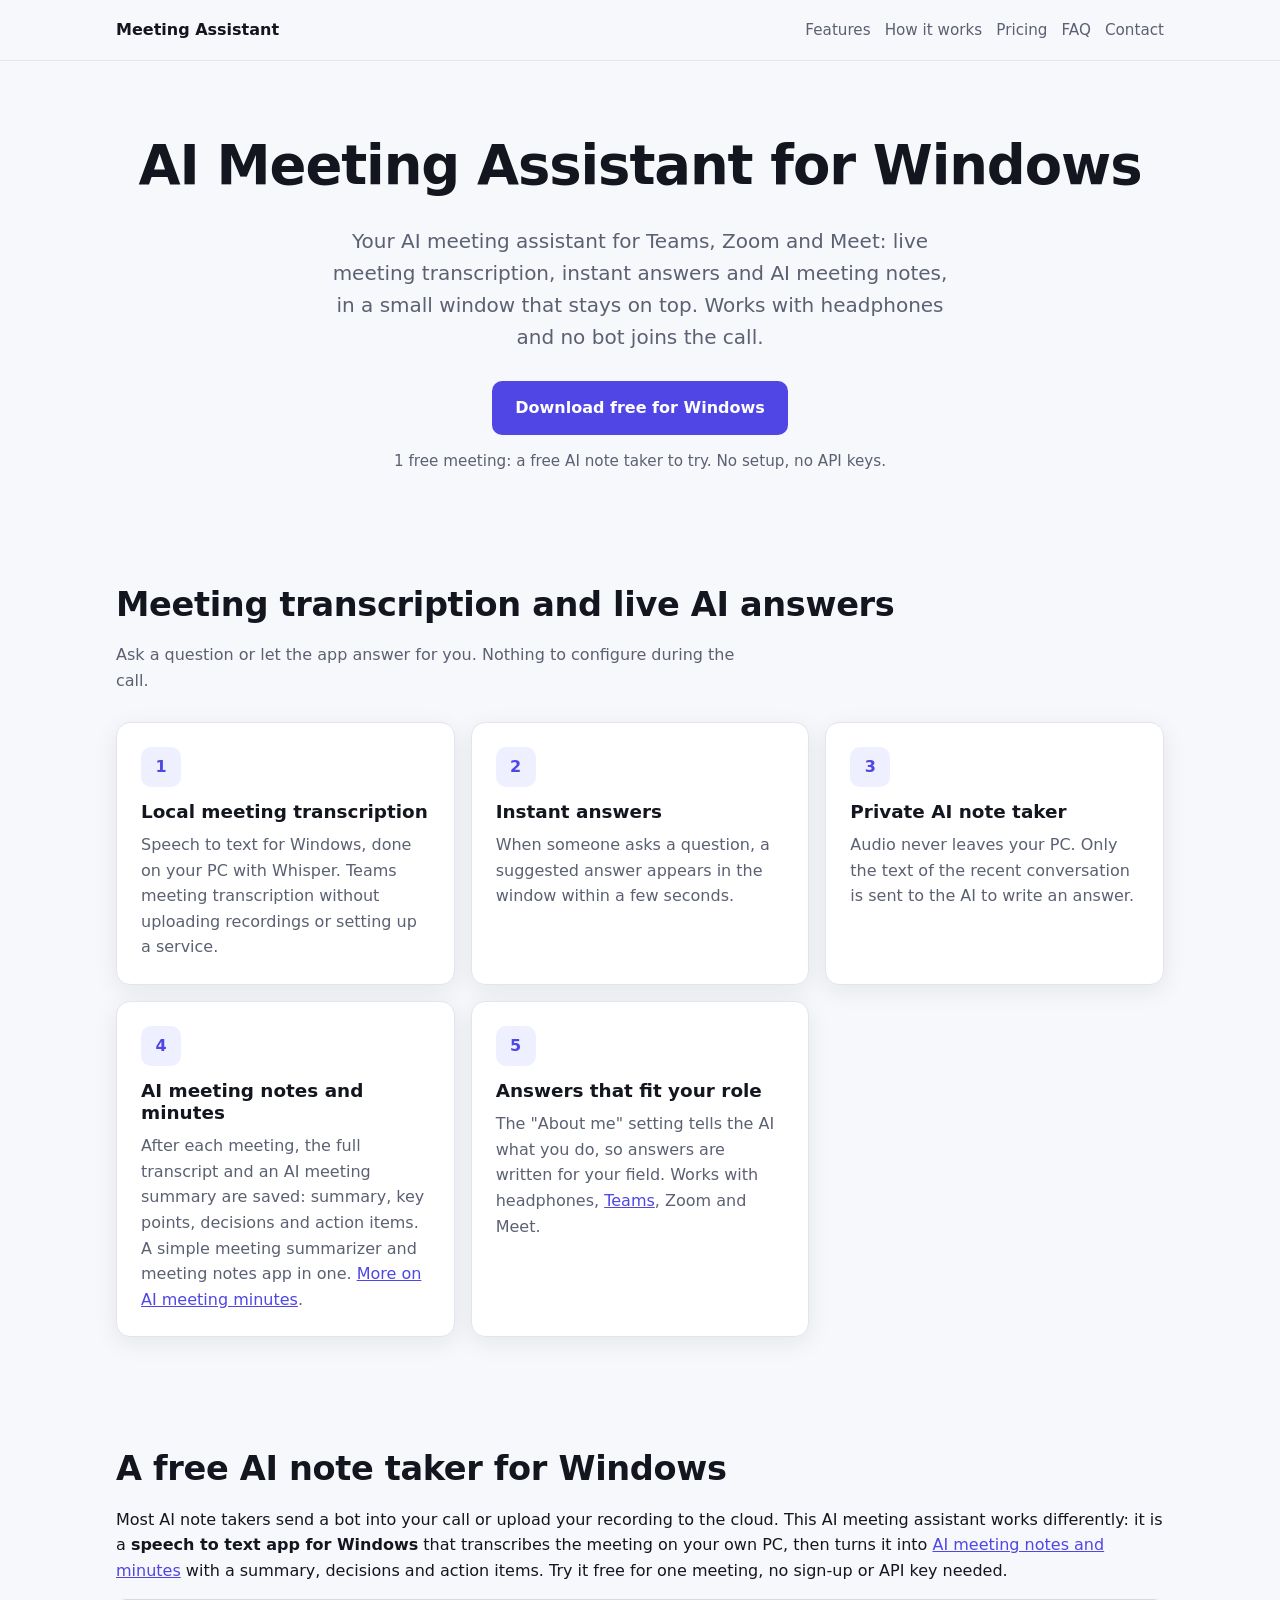
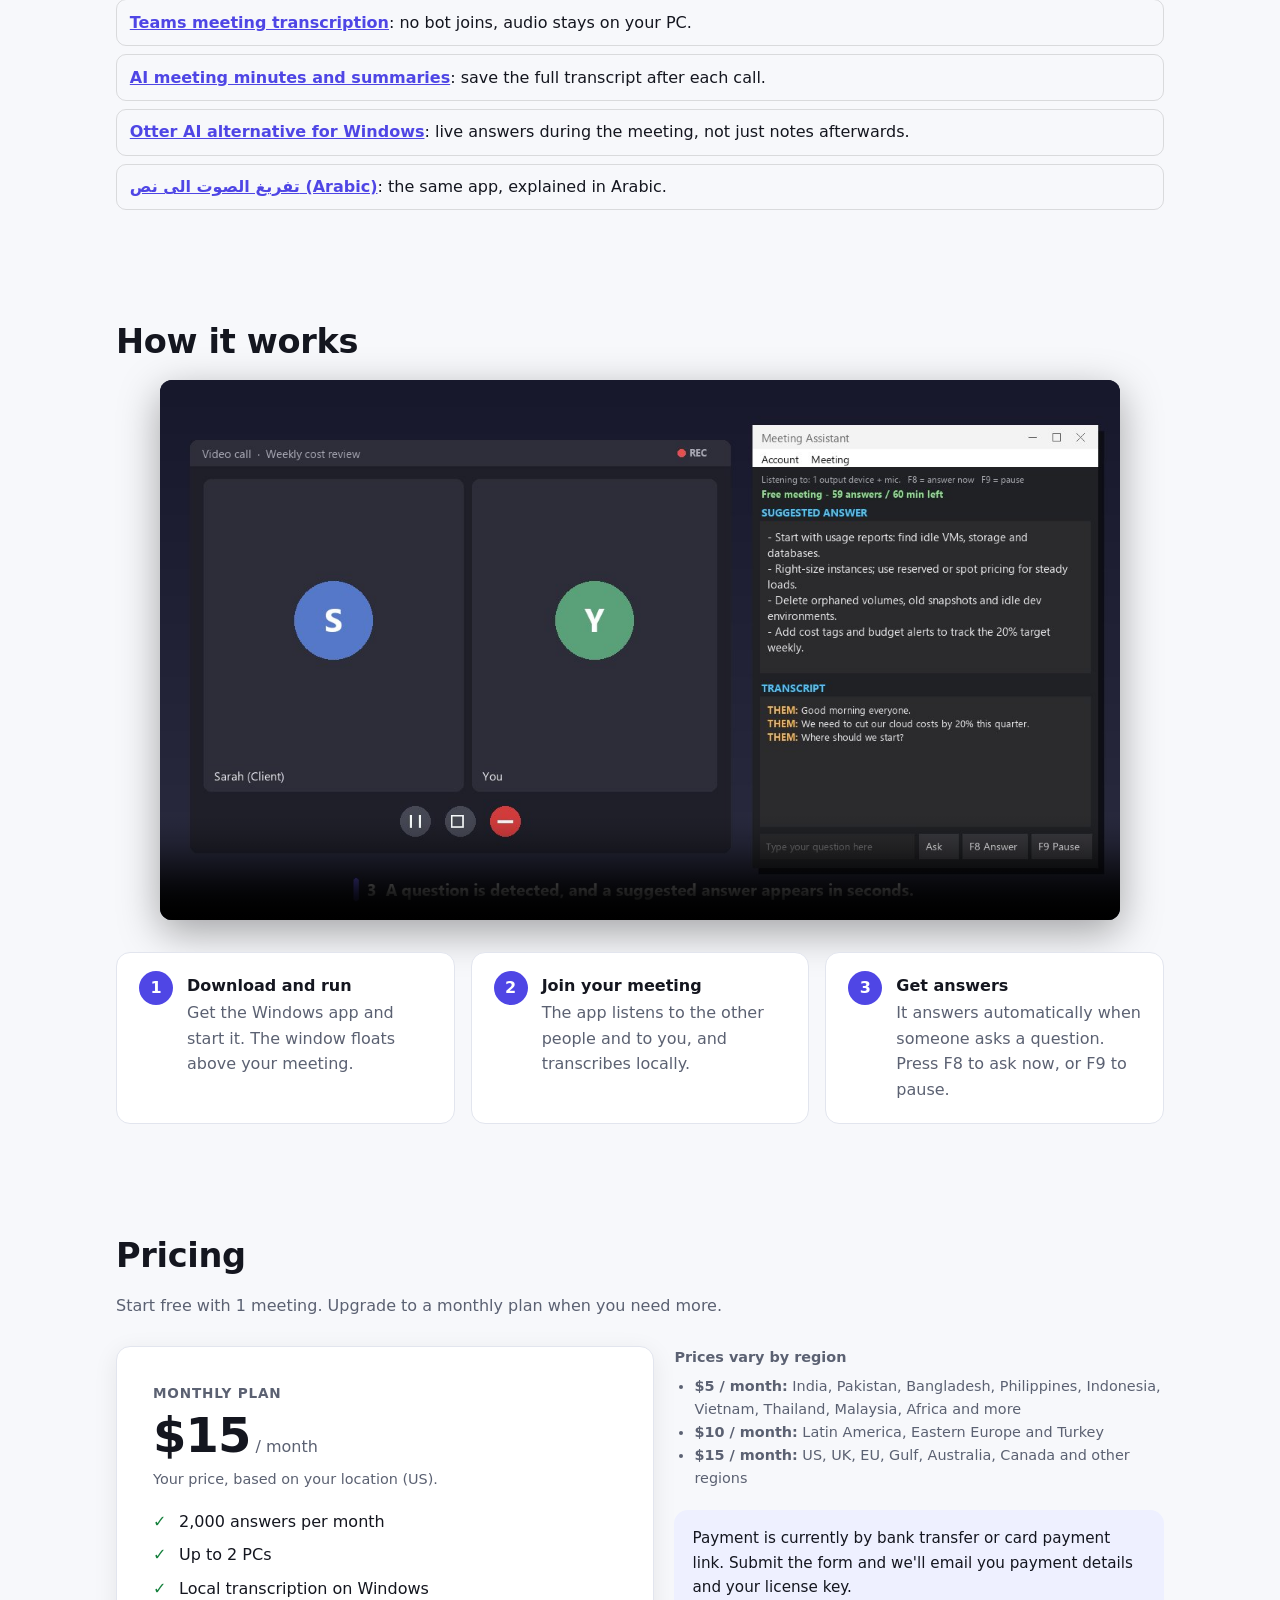
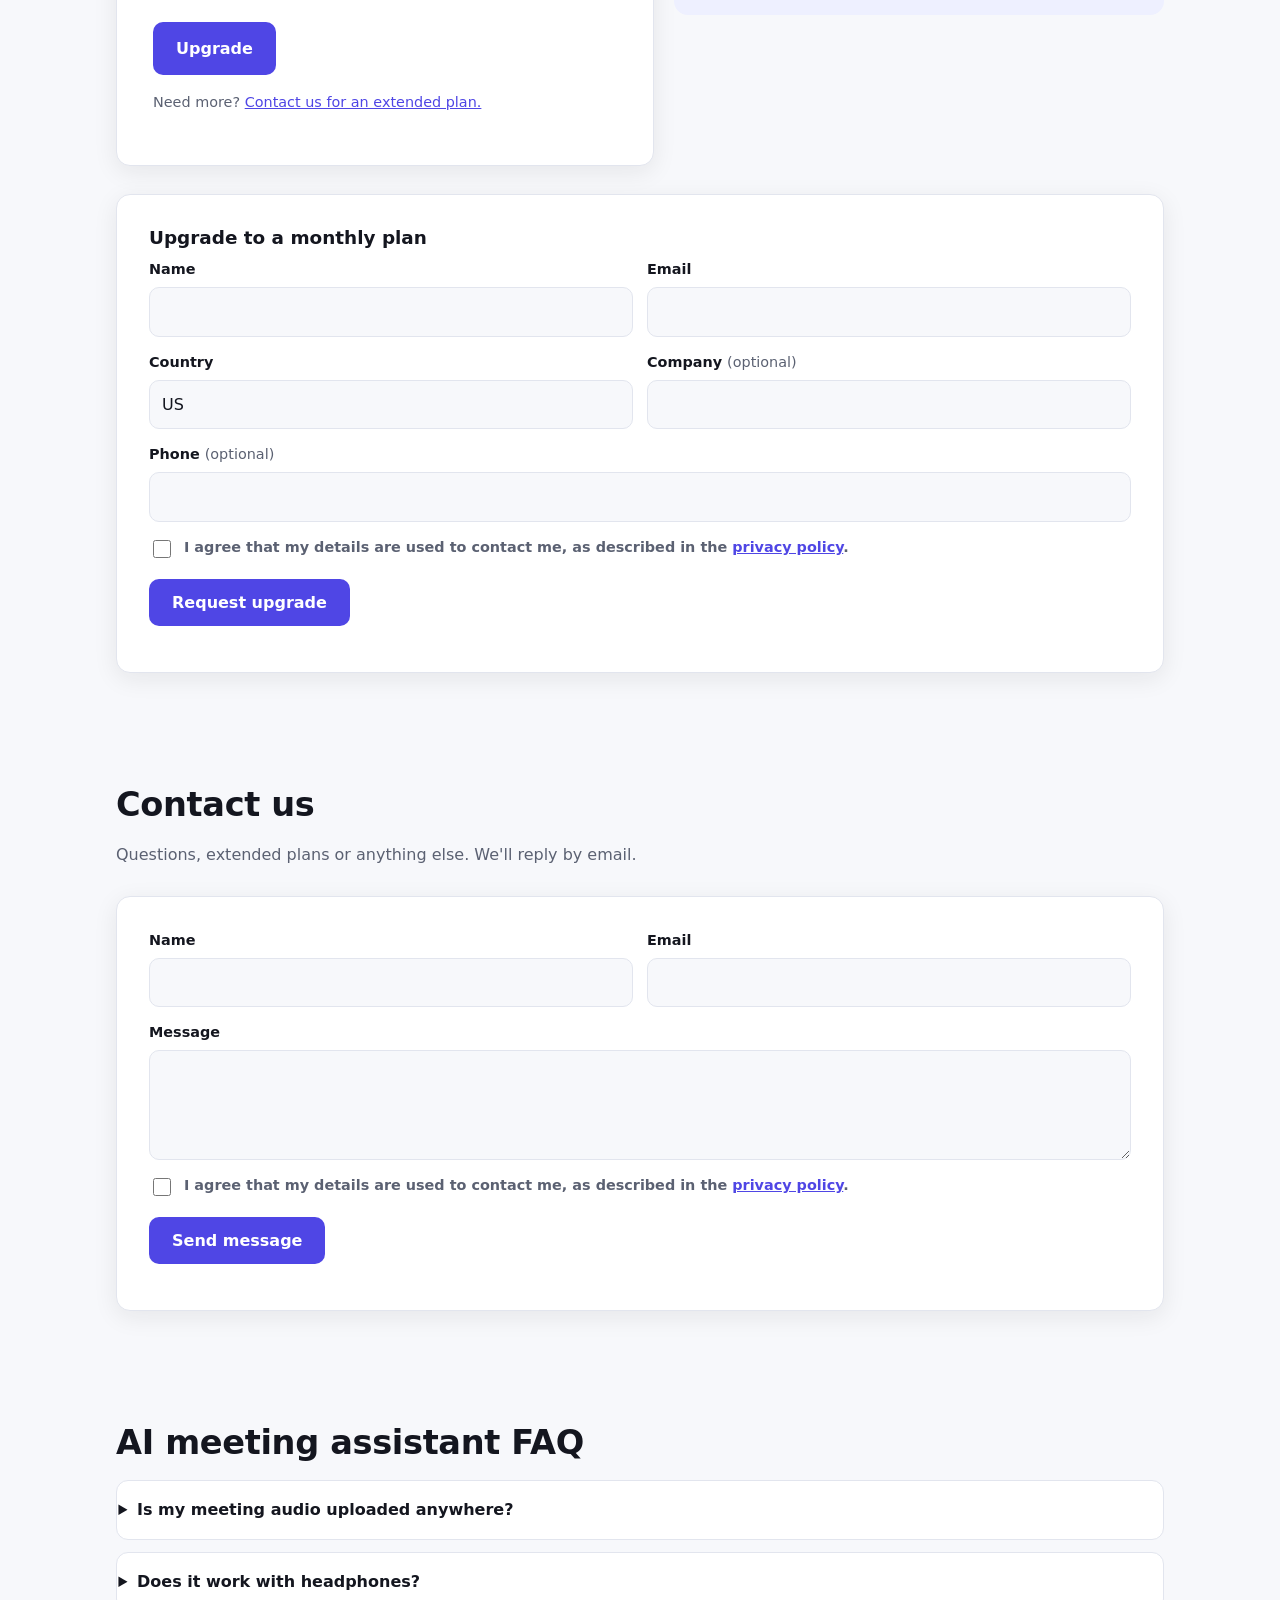
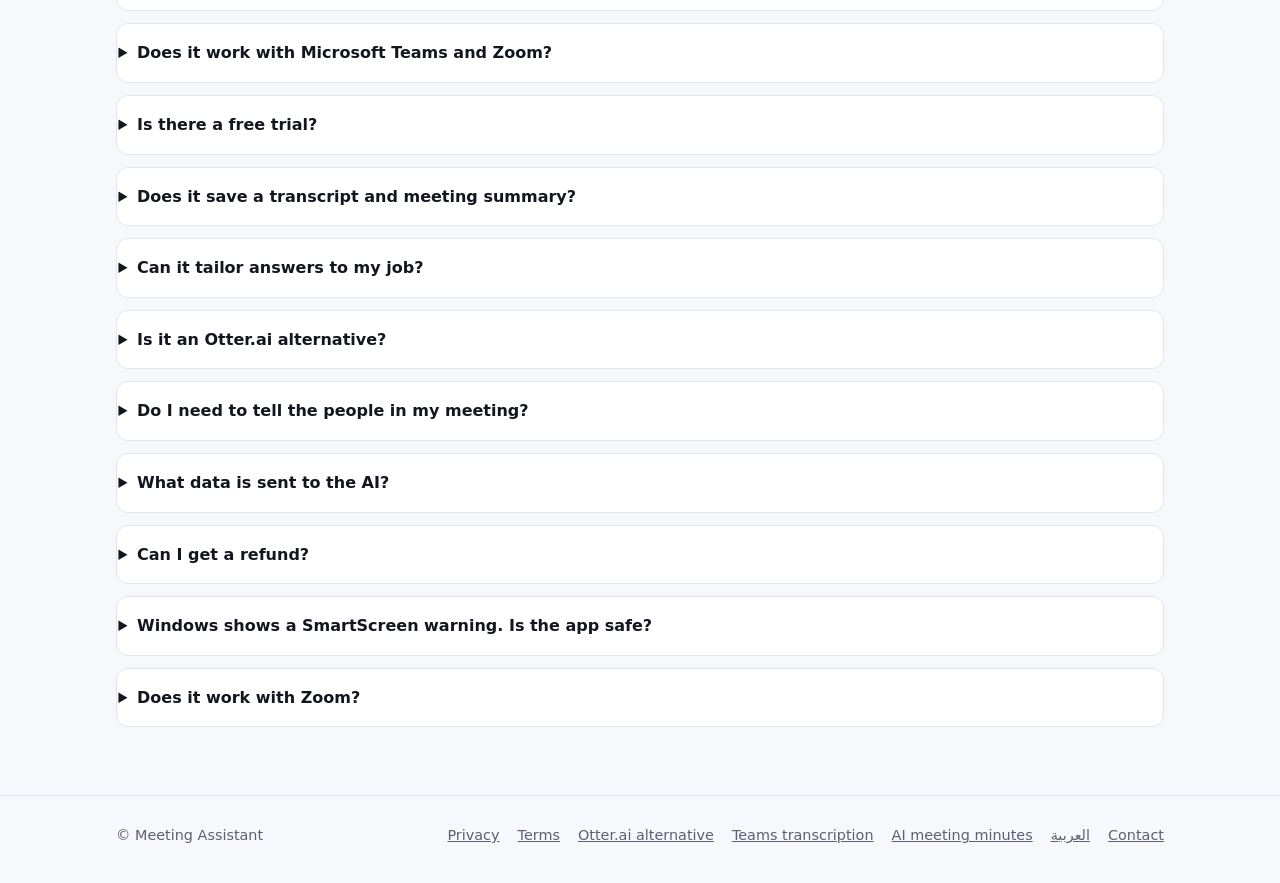
==== commit 6480b48d: "Add live-meeting demo video to How it works section Co-Authored-By: Claude Opus 5.5 <noreply@anthrop" ====
--- a/index.html
+++ b/index.html
@@ -148,6 +148,7 @@
     <section id="how">
       <div class="container">
         <h2>How it works</h2>
+        <video class="demo-video" src="demo.mp4" poster="demo-poster.jpg" autoplay muted loop playsinline preload="metadata" controls aria-label="Demo: AI Meeting Assistant answering a question during a live video call"></video>
         <ol class="steps">
           <li><strong>Download and run</strong>Get the Windows app and start it. The window floats above your meeting.</li>
           <li><strong>Join your meeting</strong>The app listens to the other people and to you, and transcribes locally.</li>
--- a/style.css
+++ b/style.css
@@ -525,3 +525,5 @@
 .feature-links { list-style: none; padding: 0; margin: 1rem 0 0; display: grid; gap: .5rem; }
 .feature-links li { padding: .6rem .8rem; border: 1px solid rgba(127,127,127,.25); border-radius: 10px; }
 .feature-links a { font-weight: 600; }
+
+.demo-video { display: block; width: 100%; max-width: 960px; height: auto; margin: 0 auto 32px; border-radius: 12px; box-shadow: 0 12px 40px rgba(0,0,0,.35); background: #18182c; aspect-ratio: 16 / 9; }
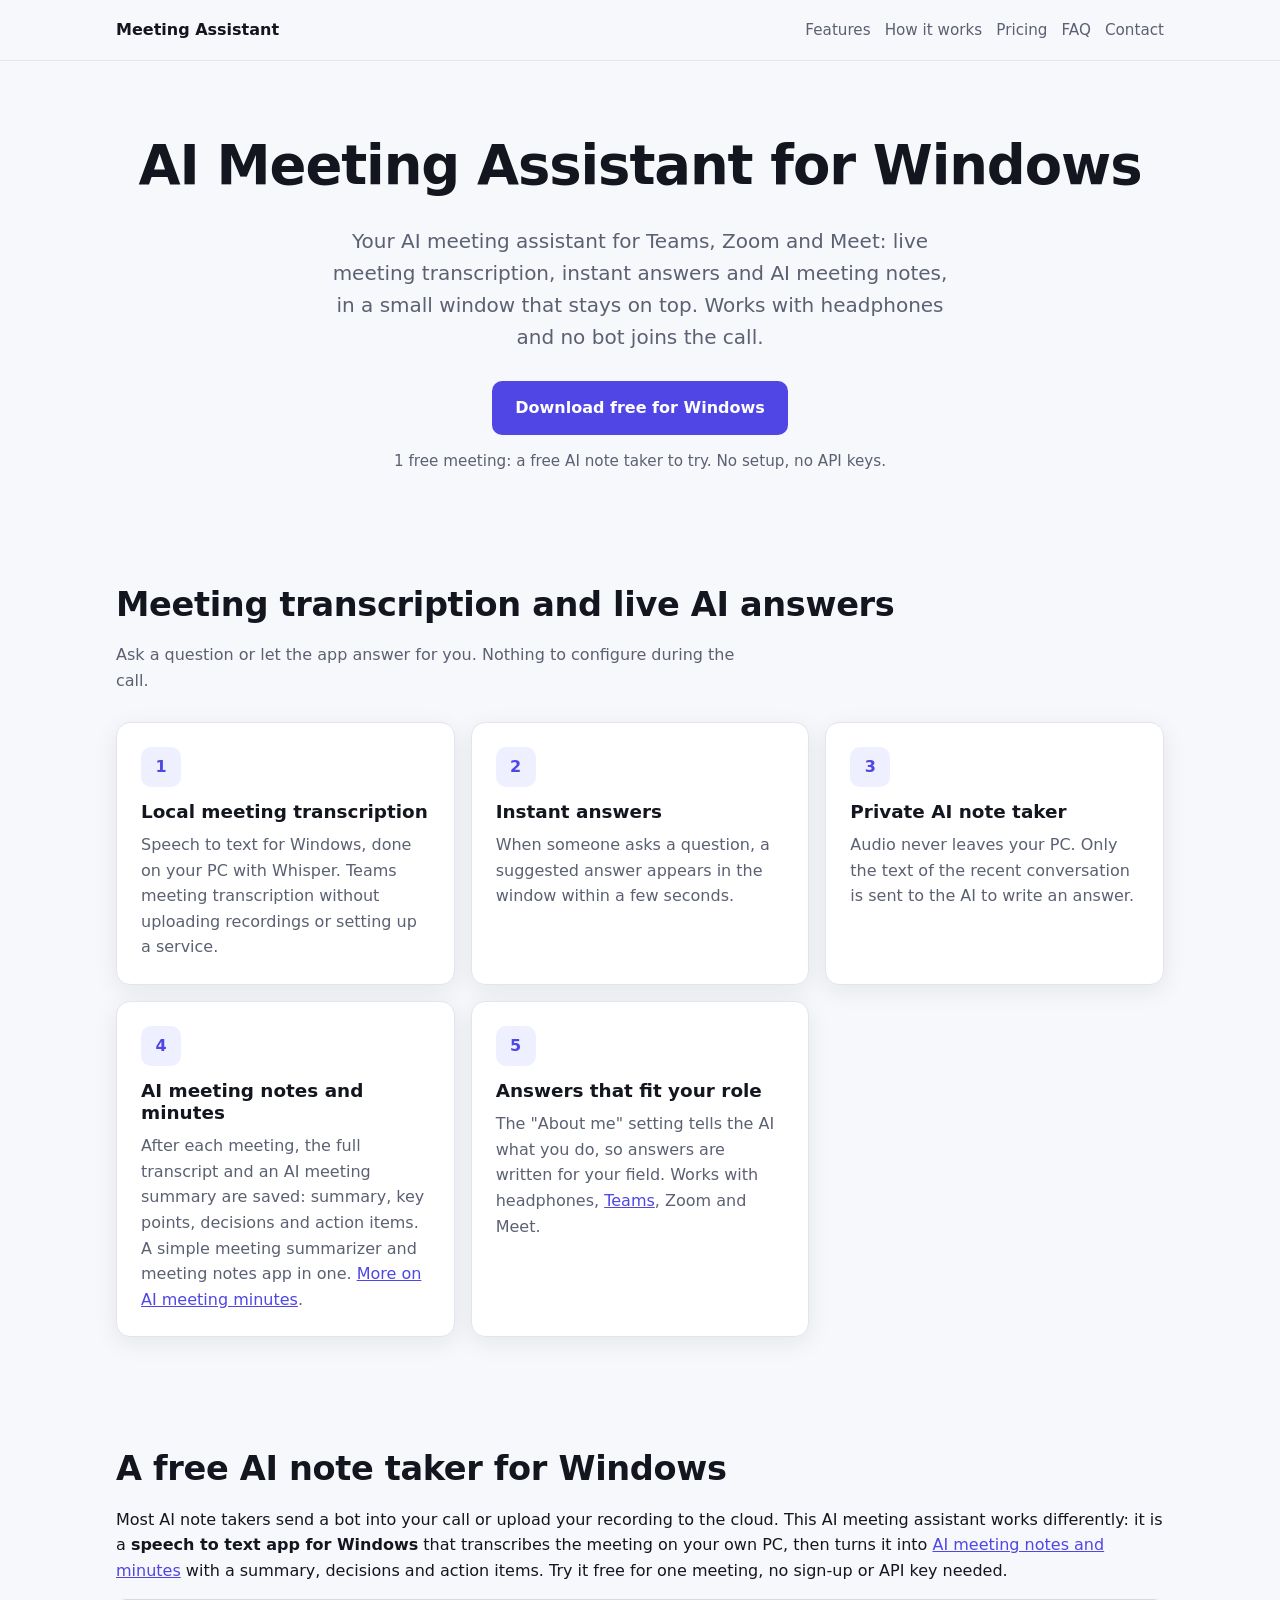
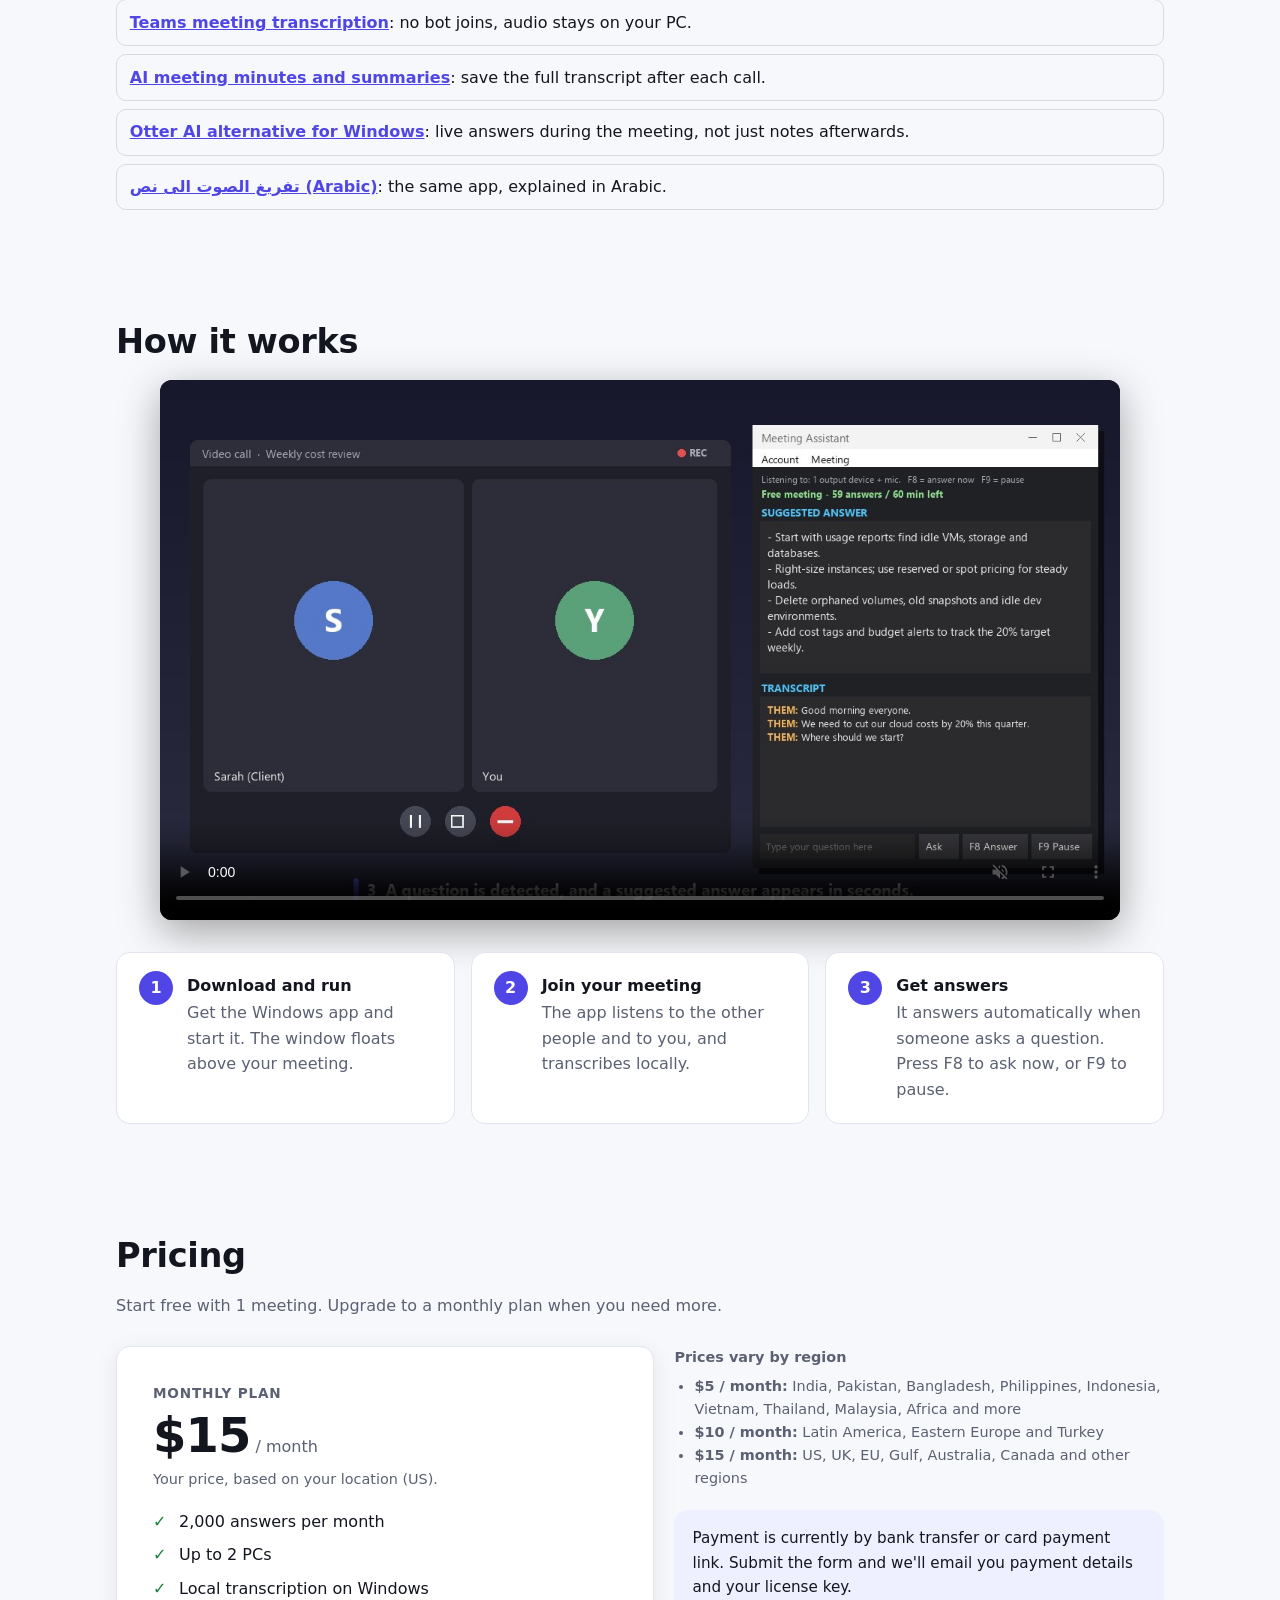
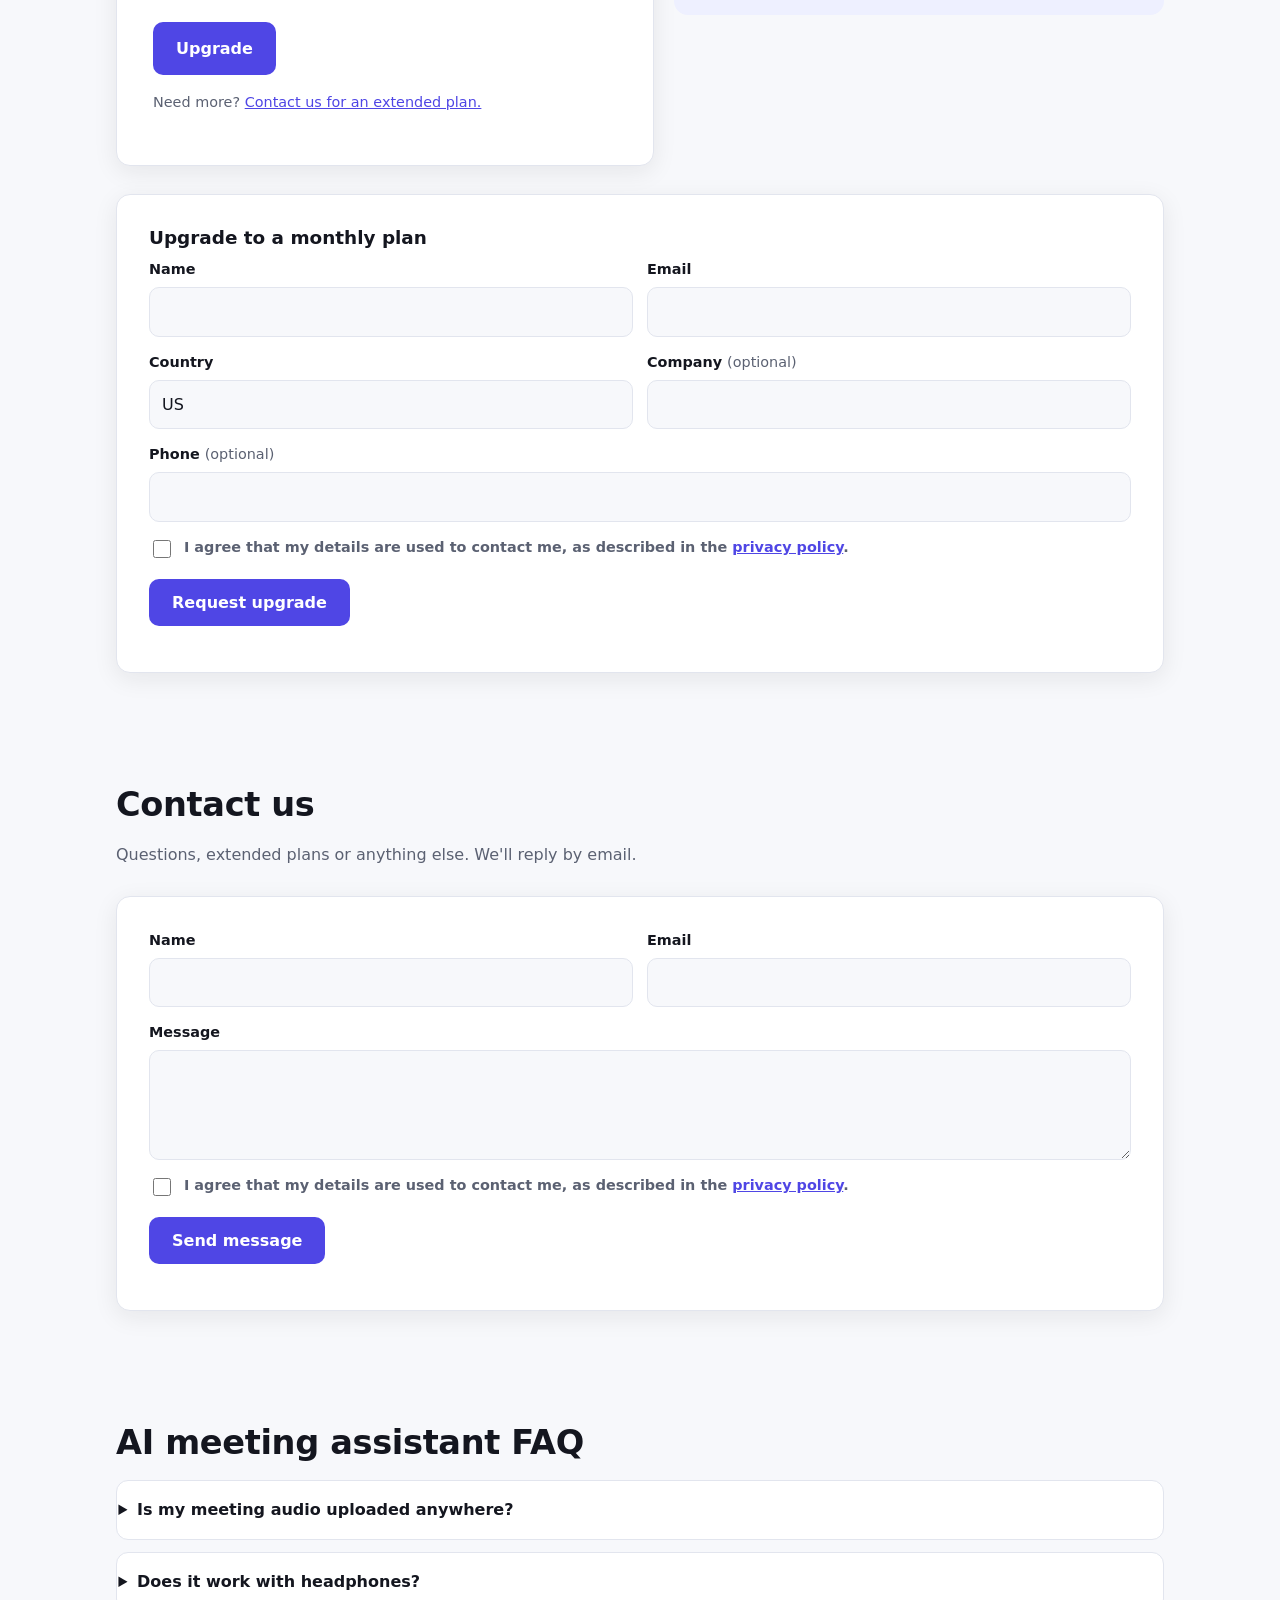
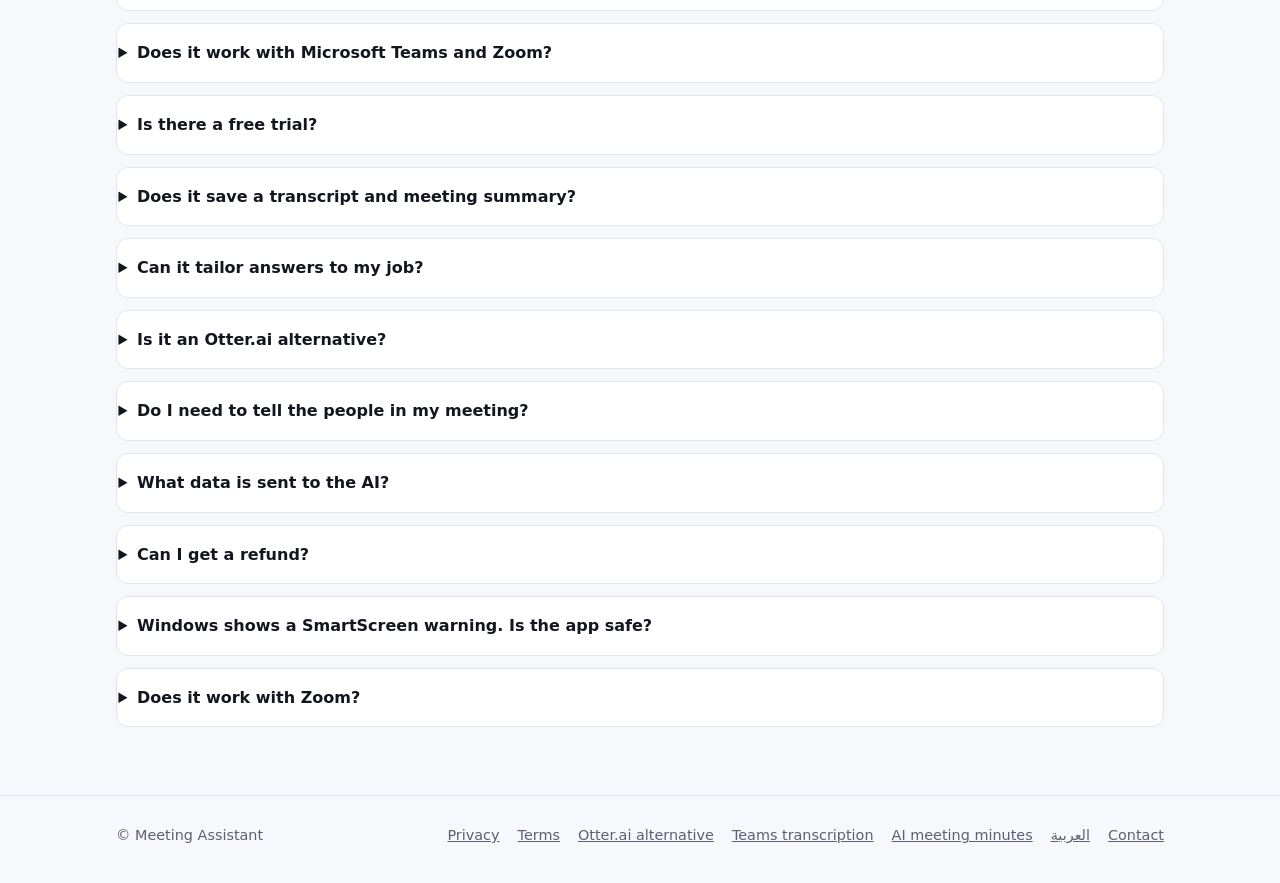
==== commit 3bfb8441: "Fix demo video overflowing on mobile; cache-bust stylesheet Co-Authored-By: Claude Opus 5.5 <noreply" ====
--- a/index.html
+++ b/index.html
@@ -18,7 +18,7 @@
   <meta name="twitter:image" content="https://meeting-assistant.spinofwheels.com/og-image.png">
   <script type="application/ld+json">{"@context": "https://schema.org", "@type": "SoftwareApplication", "name": "Meeting Assistant", "operatingSystem": "Windows 10, Windows 11", "applicationCategory": "BusinessApplication", "description": "AI meeting assistant for Windows with local meeting transcription, live AI answers and AI meeting notes.", "url": "https://meeting-assistant.spinofwheels.com/", "image": "https://meeting-assistant.spinofwheels.com/og-image.png", "offers": {"@type": "Offer", "price": "0", "priceCurrency": "USD", "description": "1 free meeting, then monthly plans from $5 depending on region."}, "publisher": {"@type": "Organization", "name": "Sahara LLC"}}</script>
   <script type="application/ld+json">{"@context": "https://schema.org", "@type": "FAQPage", "mainEntity": [{"@type": "Question", "name": "Is my meeting audio uploaded anywhere?", "acceptedAnswer": {"@type": "Answer", "text": "No. Meeting transcription runs locally on your PC with Whisper, so audio never leaves your computer. Only the text of the recent conversation is sent to an AI service to write an answer or summary. We do not store meeting content."}}, {"@type": "Question", "name": "Does it work with headphones?", "acceptedAnswer": {"@type": "Answer", "text": "Yes. The app captures the audio playing on your PC and your microphone, so headphones do not affect it."}}, {"@type": "Question", "name": "Does it work with Microsoft Teams and Zoom?", "acceptedAnswer": {"@type": "Answer", "text": "Yes. It works with Teams, Zoom, Google Meet in a browser and other meeting apps that play audio through your PC. No bot joins the call and no plugin is needed."}}, {"@type": "Question", "name": "Is there a free trial?", "acceptedAnswer": {"@type": "Answer", "text": "Yes. Your first meeting is free, with no card and no API keys. After that, plans start at $5 per month depending on your region and include 2,000 answers per month."}}, {"@type": "Question", "name": "Does it save a transcript and meeting summary?", "acceptedAnswer": {"@type": "Answer", "text": "Yes. After each meeting it saves the full transcript on your PC and an AI meeting summary with key points, decisions and action items."}}, {"@type": "Question", "name": "Can it tailor answers to my job?", "acceptedAnswer": {"@type": "Answer", "text": "Yes. The About me setting lets you describe your role, so answers use the right level of detail and wording for your field."}}, {"@type": "Question", "name": "Is it an Otter.ai alternative?", "acceptedAnswer": {"@type": "Answer", "text": "It is an alternative for Windows users who want local transcription, no bot in the call and live answers. See the comparison on the Otter.ai alternative page."}}]}</script>
-  <link rel="stylesheet" href="style.css">
+  <link rel="stylesheet" href="style.css?v=3">
 </head>
 <body>
 
@@ -148,7 +148,7 @@
     <section id="how">
       <div class="container">
         <h2>How it works</h2>
-        <video class="demo-video" src="demo.mp4" poster="demo-poster.jpg" autoplay muted loop playsinline preload="metadata" controls aria-label="Demo: AI Meeting Assistant answering a question during a live video call"></video>
+        <video class="demo-video" width="1280" height="720" style="width:100%;max-width:960px;height:auto" src="demo.mp4" poster="demo-poster.jpg" autoplay muted loop playsinline preload="metadata" controls aria-label="Demo: AI Meeting Assistant answering a question during a live video call"></video>
         <ol class="steps">
           <li><strong>Download and run</strong>Get the Windows app and start it. The window floats above your meeting.</li>
           <li><strong>Join your meeting</strong>The app listens to the other people and to you, and transcribes locally.</li>
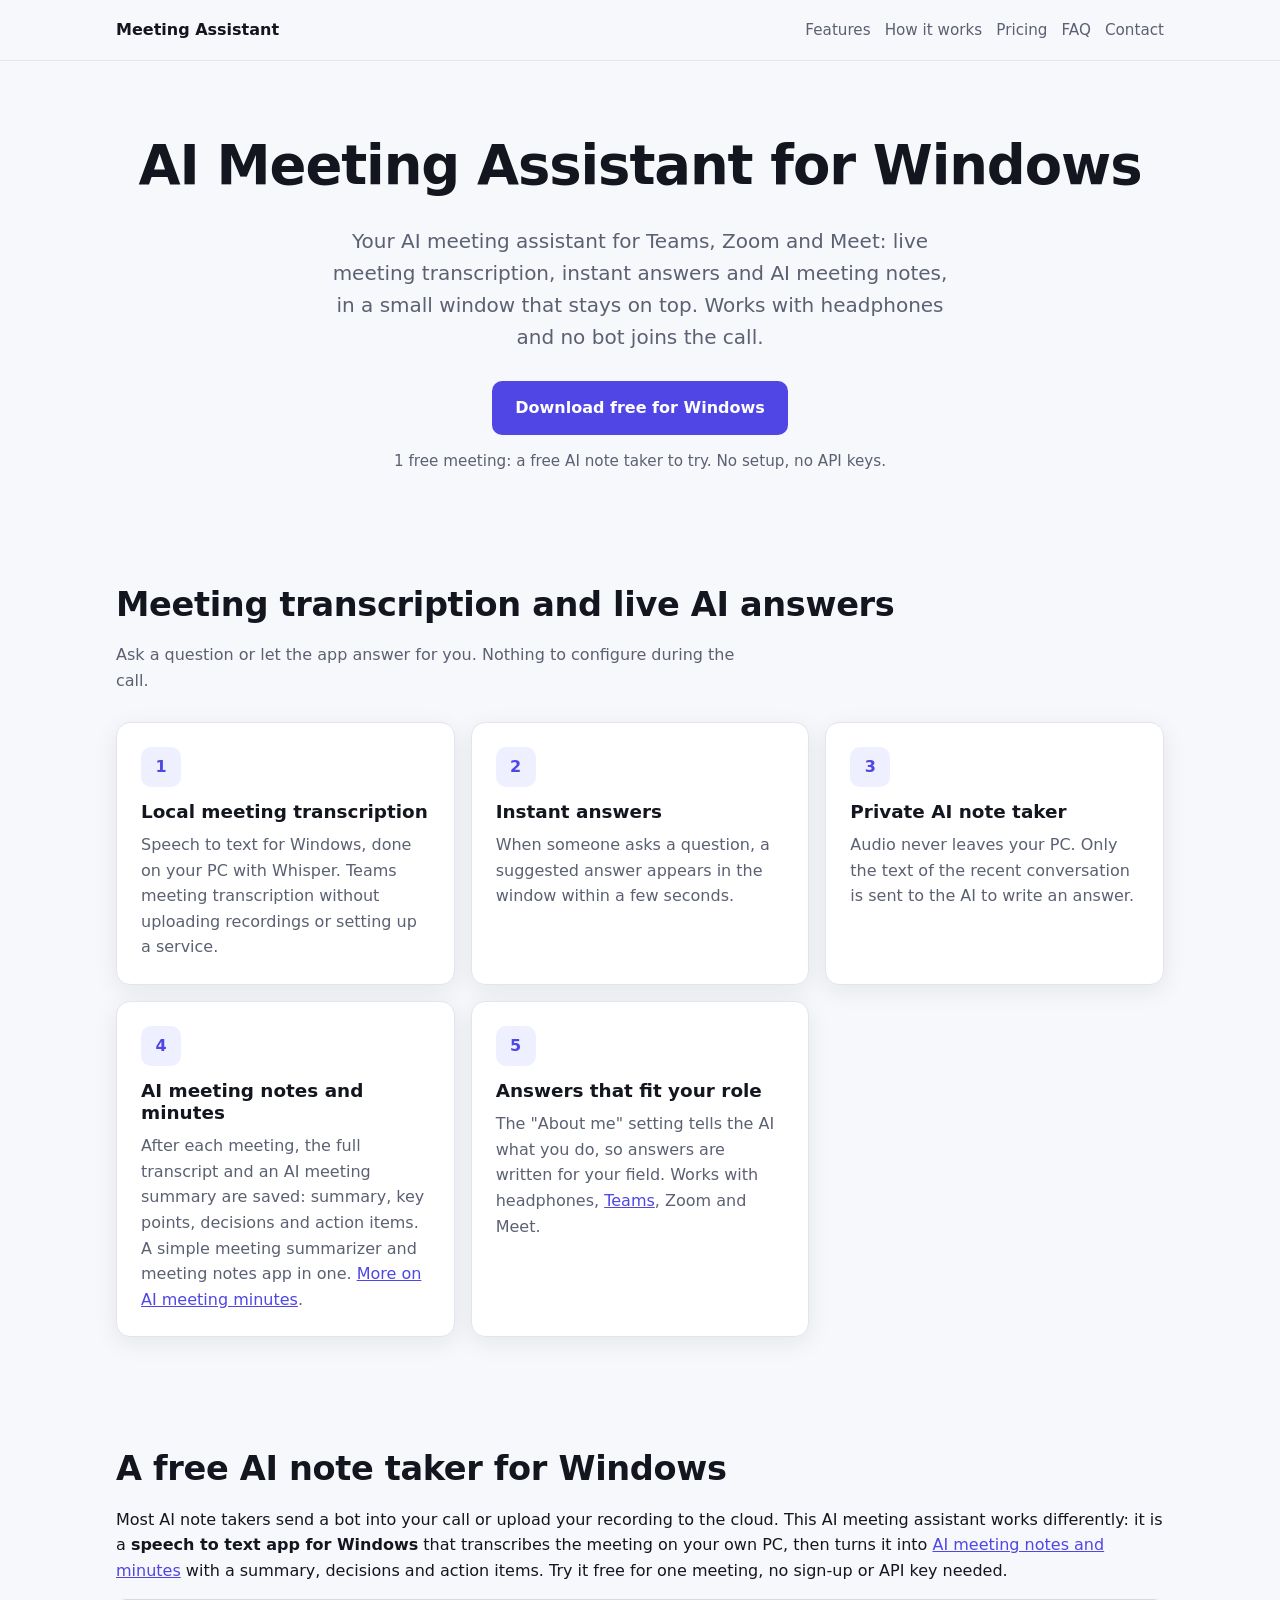
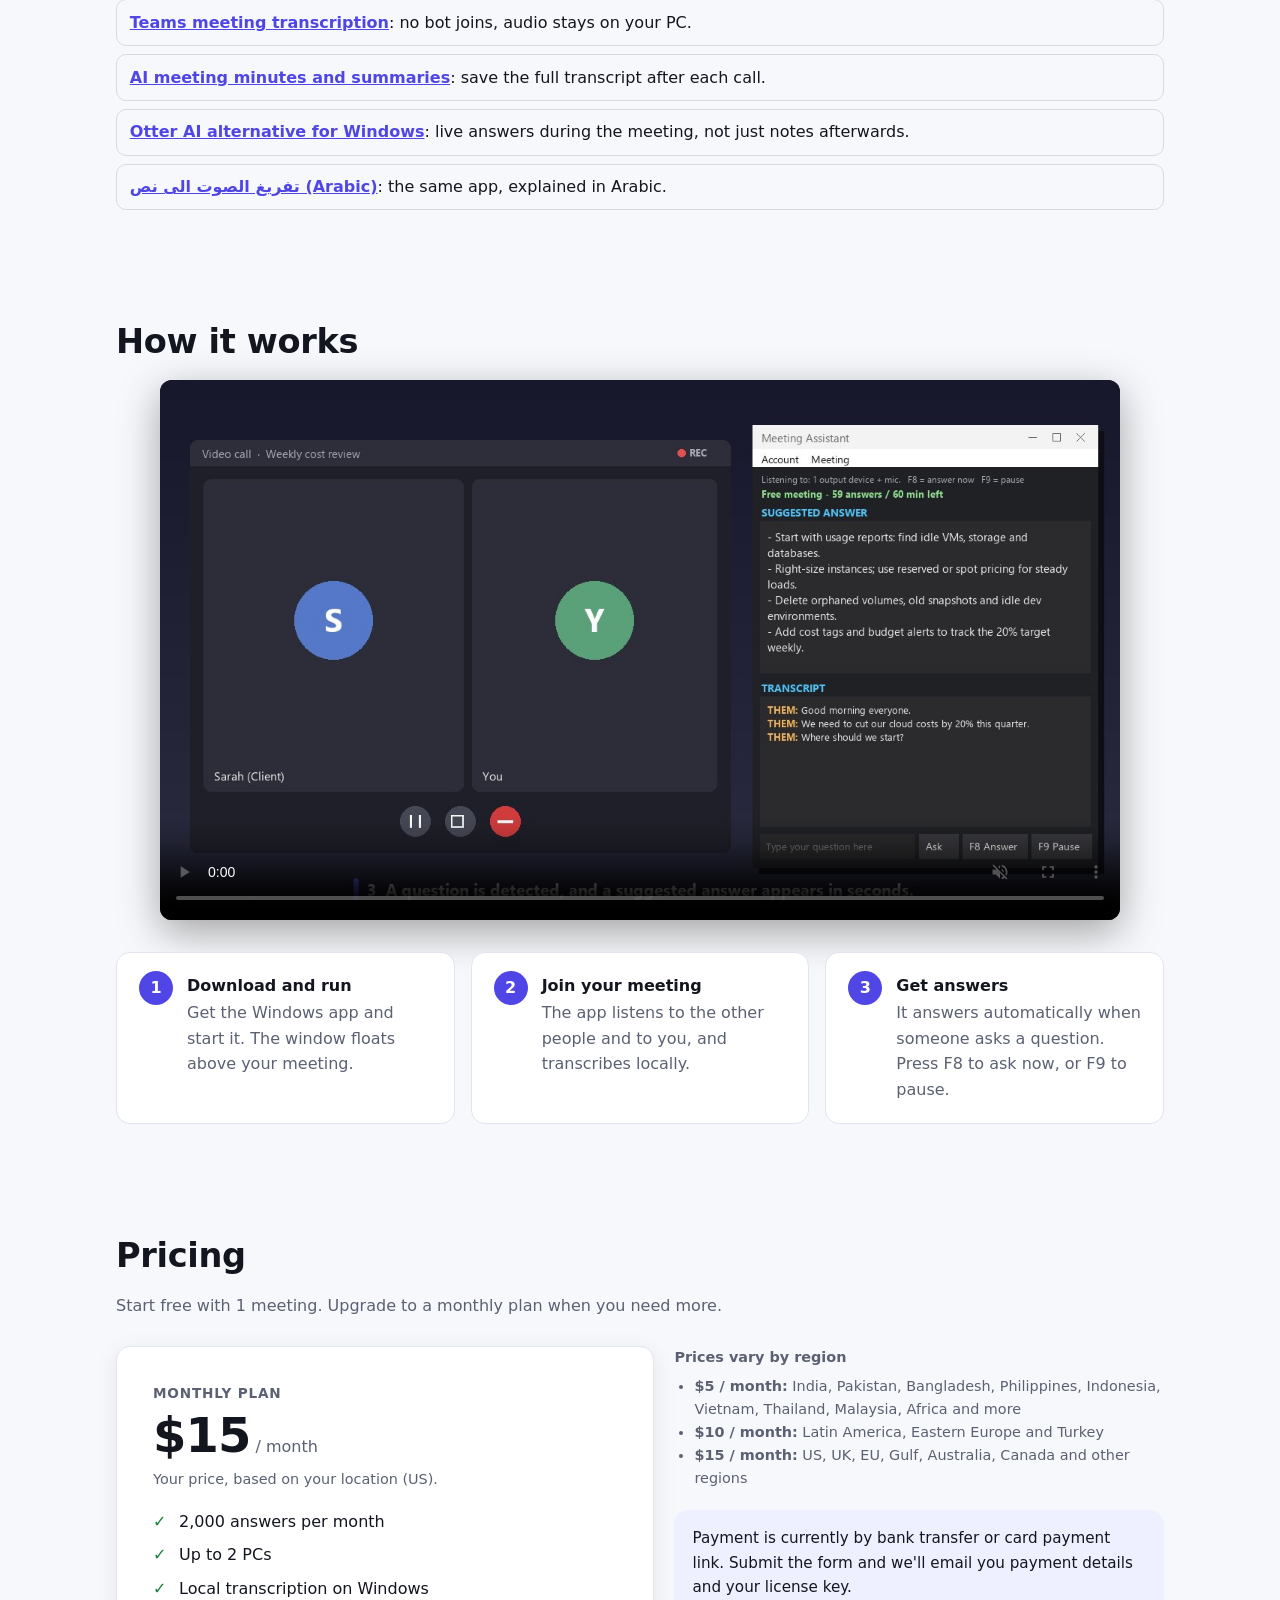
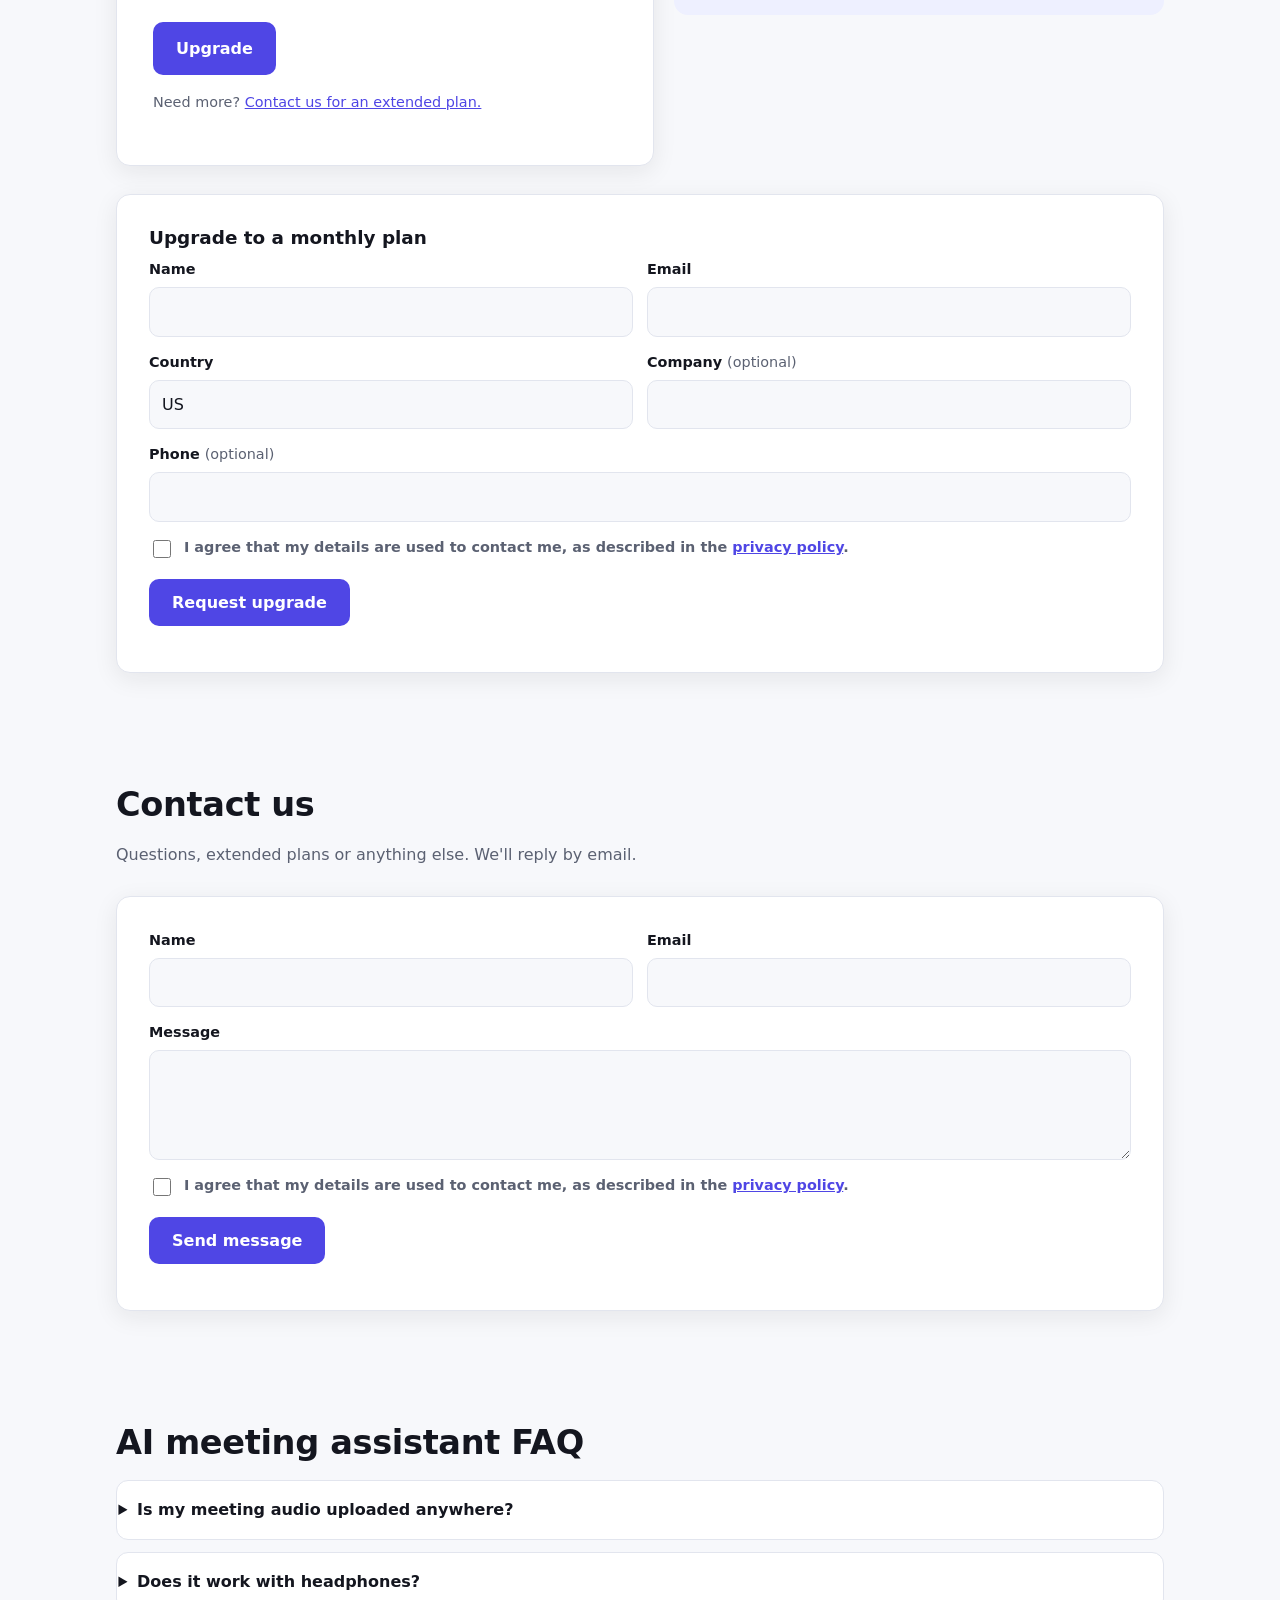
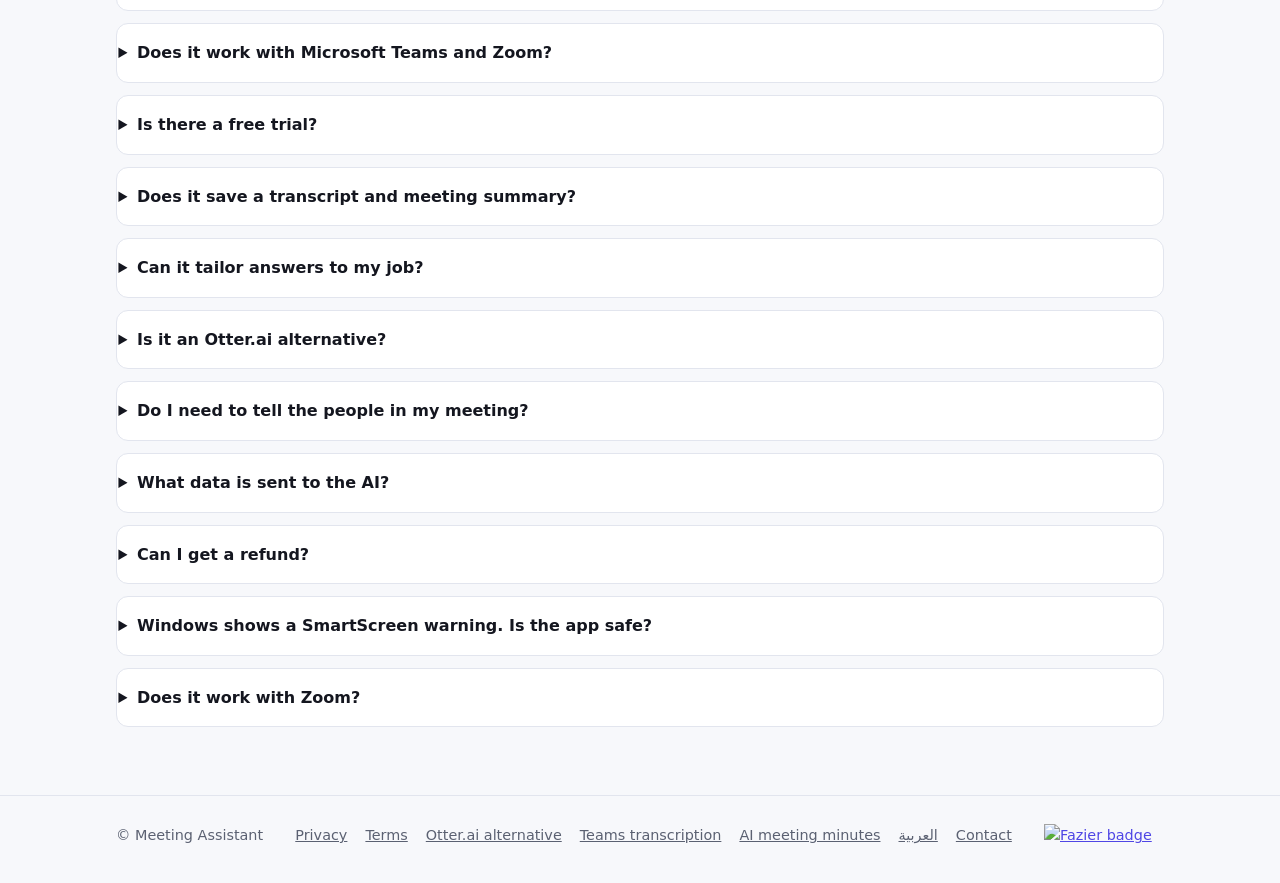
==== commit 8a203f30: "Add Fazier launch badge to footer Co-Authored-By: Claude Opus 5.5 <noreply@anthropic.com>" ====
--- a/index.html
+++ b/index.html
@@ -339,6 +339,7 @@
         <a href="ar.html" hreflang="ar" lang="ar">العربية</a>
         <a href="#contact">Contact</a>
       </nav>
+      <a class="footer-badge" href="https://fazier.com" target="_blank" rel="noopener"><img src="https://fazier.com/api/v1//public/badges/launch_badges.svg?badge_type=launched&theme=light" width="120" alt="Fazier badge" /></a>
     </div>
   </footer>
 
--- a/style.css
+++ b/style.css
@@ -491,6 +491,8 @@
 .footer-links { display: flex; gap: 18px; flex-wrap: wrap; }
 
 .footer-links a { color: var(--muted); }
+.footer-badge { display: inline-flex; align-items: center; }
+.footer-badge img { display: block; height: auto; }
 
 .muted { color: var(--muted); }
 .small { font-size: 0.85rem; }
